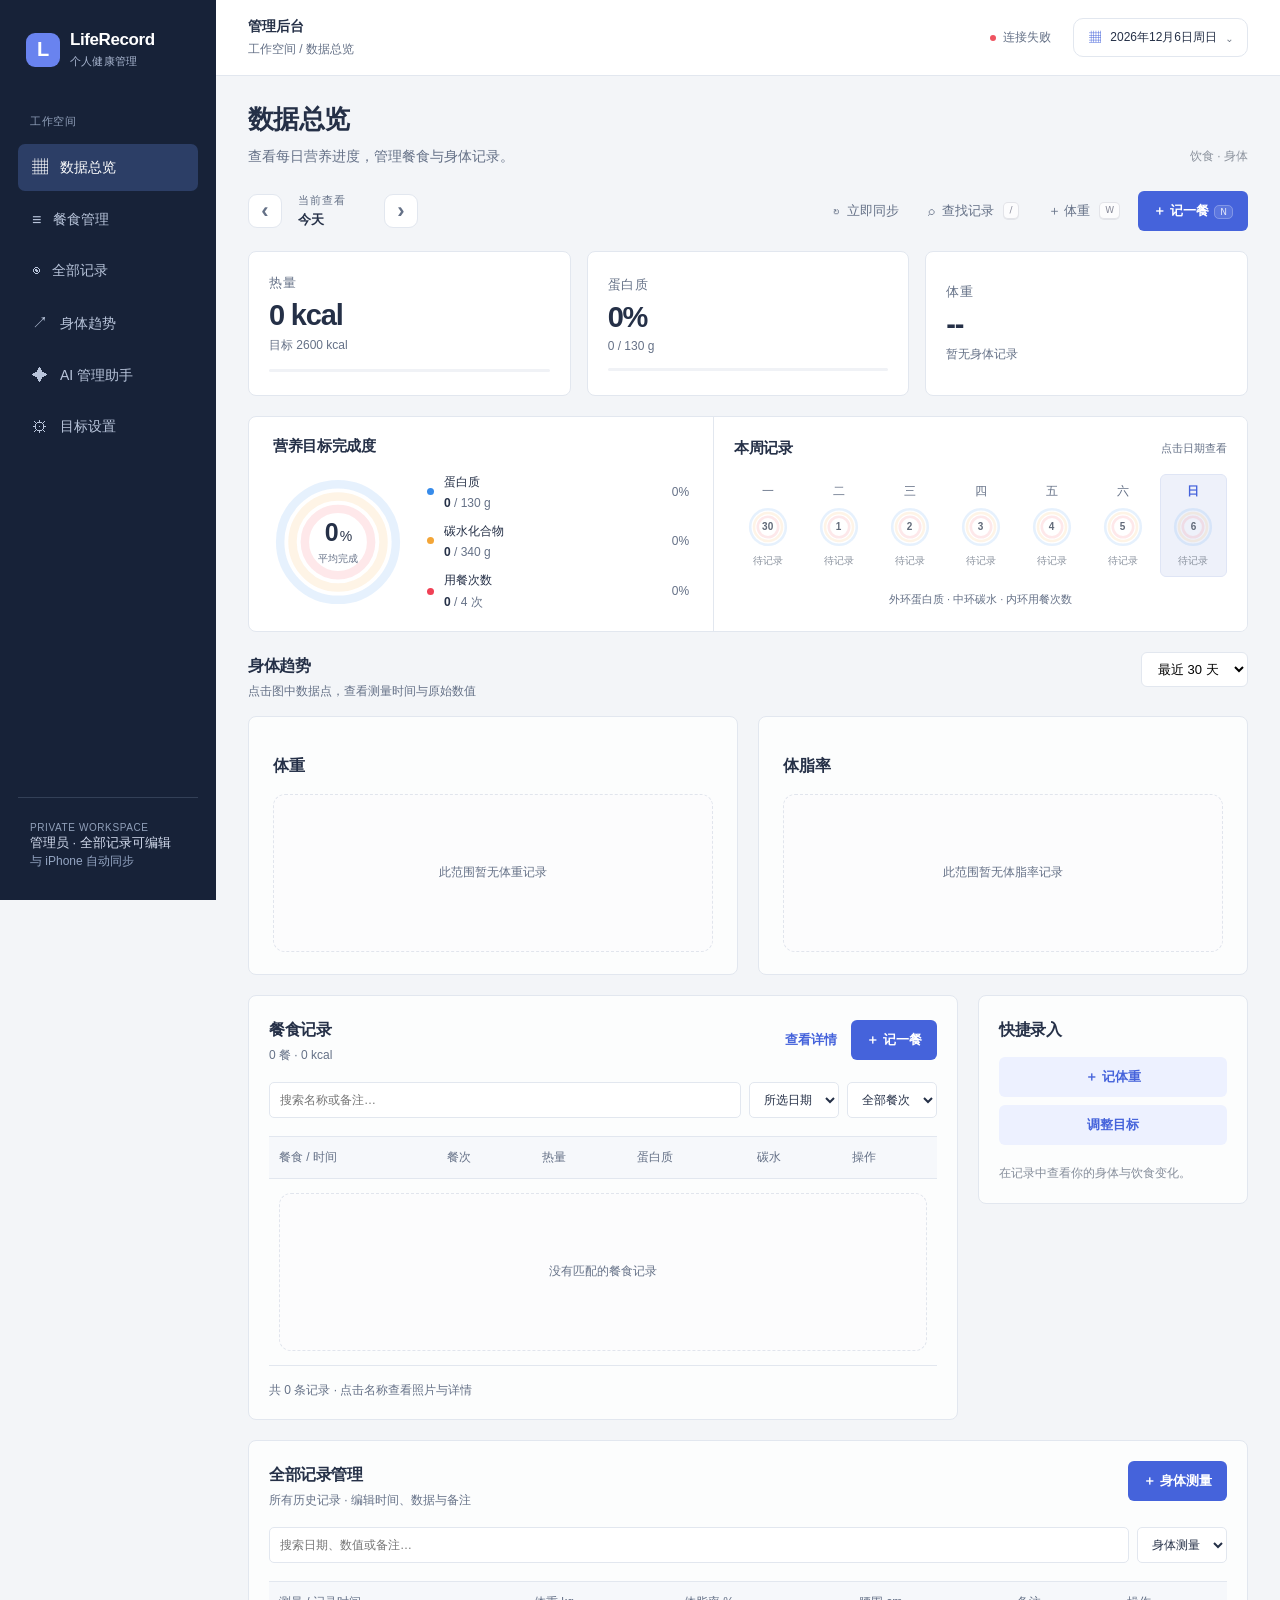
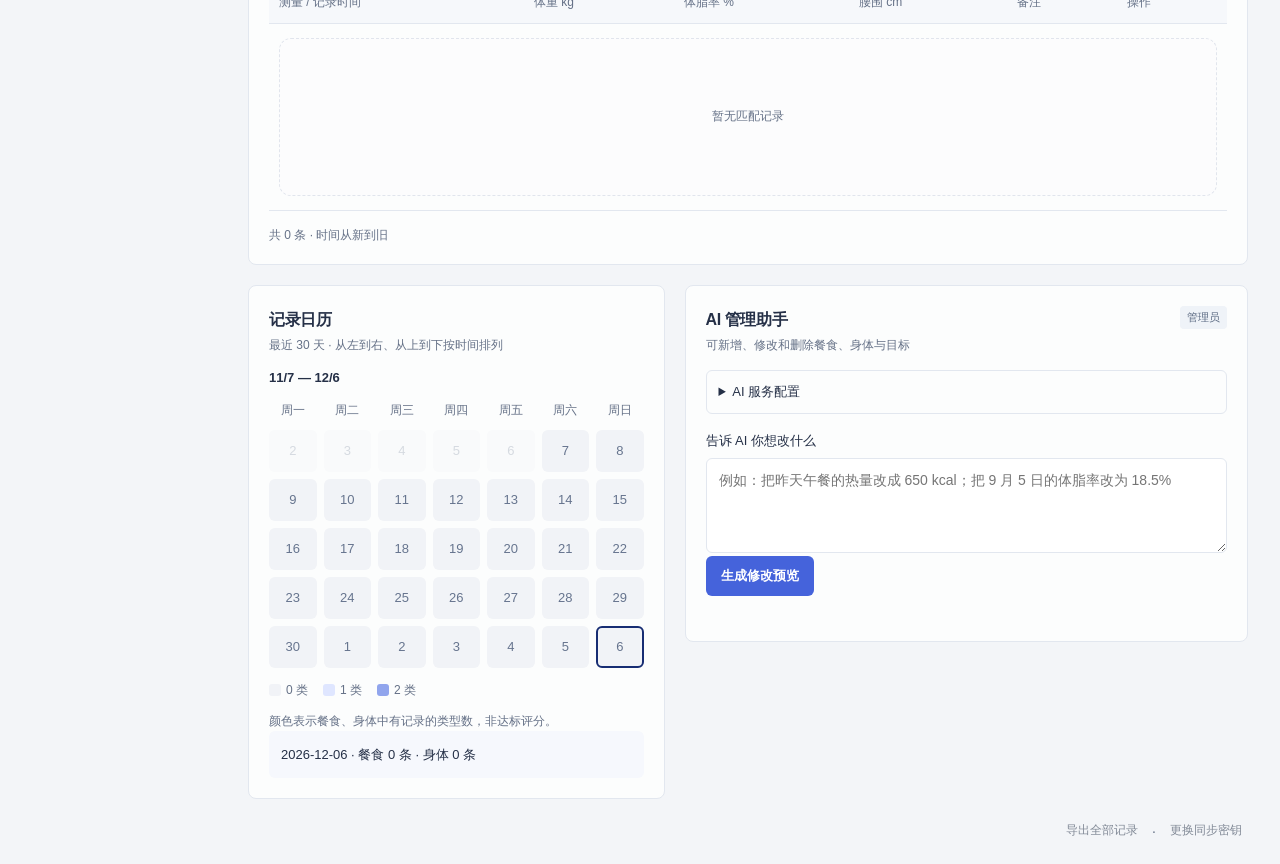
==== Web/index.html @ 4d9e9fd1 "优化键盘显示，增加训练部位分类功能，剔除饮水相关内容" ====
<!doctype html>
<html lang="zh-CN">
<head>
  <meta charset="utf-8">
  <meta name="viewport" content="width=device-width, initial-scale=1">
  <meta name="theme-color" content="#f6f7f9">
  <meta name="description" content="LifeRecord 与 iPhone 双向同步的饮食、营养与身体记录页面。">
  <title>LifeRecord · 今日记录</title>
  <link rel="stylesheet" href="styles.css?v=20260906-3">
</head>
<body>
  <div class="ambient ambient-a"></div>
  <div class="ambient ambient-b"></div>
  <aside class="sidebar" aria-label="主导航">
    <a class="brand" href="./"><span class="brand-mark">L</span><span><strong>LifeRecord</strong><small>个人健康管理</small></span></a>
    <span class="nav-label">工作空间</span>
    <a class="nav-item active" href="#dashboard">▦ <span>数据总览</span></a>
    <a class="nav-item" href="#records">≡ <span>餐食管理</span></a>
    <a class="nav-item" href="#adminRecords">◉ <span>全部记录</span></a>
    <a class="nav-item" href="#bodyTrends">↗ <span>身体趋势</span></a>
    <a class="nav-item" href="#aiWorkspace">✦ <span>AI 管理助手</span></a>
    <button class="nav-item" id="sidebarGoals">⚙ <span>目标设置</span></button>
    <div class="sidebar-bottom"><span class="nav-label">PRIVATE WORKSPACE</span><p>管理员 · 全部记录可编辑</p><small>与 iPhone 自动同步</small></div>
  </aside>
  <main class="app-shell" id="dashboard">
    <header class="topbar">
      <a class="brand" href="./" aria-label="LifeRecord 首页">
        <span class="brand-mark">L</span>
        <span><strong>管理后台</strong><small>工作空间 / 数据总览</small></span>
      </a>
      <div class="top-actions">
        <span class="sync-pill" id="syncStatus"><i></i>正在连接</span>
        <button class="date-button" id="dateButton" type="button" aria-haspopup="dialog">
          <span class="date-icon" aria-hidden="true">▦</span>
          <span id="dateLabel"></span>
          <span aria-hidden="true">⌄</span>
        </button>
      </div>
    </header>

    <section class="page-intro"><div><span class="eyebrow">OVERVIEW</span><h1>数据总览</h1><p>查看每日营养进度，管理餐食与身体记录。</p></div><span class="intro-note">饮食 · 身体</span></section>

    <section class="desktop-toolbar" aria-label="桌面快捷操作">
      <div class="date-navigator">
        <button class="toolbar-icon" id="previousDayButton" type="button" aria-label="前一天">‹</button>
        <button class="toolbar-date" id="todayButton" type="button">
          <span>当前查看</span><strong id="toolbarDateLabel">今天</strong>
        </button>
        <button class="toolbar-icon" id="nextDayButton" type="button" aria-label="后一天">›</button>
      </div>
      <div class="toolbar-actions">
        <button class="toolbar-button" id="syncButton" type="button"><span aria-hidden="true">↻</span>立即同步</button>
        <button class="toolbar-button" id="searchMealButton" type="button"><span aria-hidden="true">⌕</span>查找记录 <kbd>/</kbd></button>
        <button class="toolbar-button" id="quickWeightButton" type="button">＋ 体重 <kbd>W</kbd></button>
        <button class="primary-button" id="quickMealButton" type="button">＋ 记一餐 <kbd>N</kbd></button>
      </div>
    </section>

    <section class="balance-card" aria-label="营养与本周记录">
      <div class="balance-main">
        <div class="balance-heading"><span class="eyebrow">每日营养</span><h2>营养目标完成度</h2><p>蛋白质、碳水与用餐次数</p></div>
        <div class="balance-visual"><div id="dailyRings" class="daily-rings"></div><div class="nutrition-legend" id="nutritionLegend"></div></div>
      </div>
      <div class="week-panel"><div class="week-heading"><h2>本周记录</h2><span>点击日期查看</span></div><section class="week-rings" id="weekRings" aria-label="本周每日营养进度"></section><p class="week-note">外环蛋白质 · 中环碳水 · 内环用餐次数</p></div>
    </section>

    <section class="overview-grid" aria-label="所选日期概览">
      <button class="overview-item calories-overview" type="button" data-open-detail="calories"><span>热量</span><strong id="overviewCalories">0</strong><small id="overviewCaloriesDetail">目标 2600 kcal</small><i><b id="overviewCaloriesBar"></b></i><em>查看来源 →</em></button>
      <button class="overview-item" type="button" data-open-detail="protein"><span>蛋白质</span><strong id="overviewProtein">0%</strong><small id="overviewProteinDetail">0 / 130 g</small><i><b id="overviewProteinBar"></b></i><em>查看来源 →</em></button>
      <button class="overview-item weight-overview" type="button" data-open-detail="weight"><span>体重</span><strong id="overviewWeight">--</strong><small id="overviewWeightDetail">暂无身体记录</small><em>查看来源 →</em></button>
    </section>

    <section class="trends-section" id="bodyTrends">
      <div class="section-heading"><div><h2>身体趋势</h2><p class="section-subtitle">点击图中数据点，查看测量时间与原始数值</p></div><select id="trendRange" aria-label="趋势范围"><option value="30">最近 30 天</option><option value="7">最近 7 天</option><option value="all">全部记录</option></select></div>
      <div class="trend-grid"><article class="card trend-card" id="webWeightChart"></article><article class="card trend-card" id="webFatChart"></article></div>
    </section>
    <section class="home-grid">
      <article class="card meal-card" id="records">
        <div class="section-heading compact">
          <div><span class="eyebrow">饮食记录</span><h2 id="mealTitle">今天吃了什么</h2><p class="section-subtitle" id="mealSummary">0 餐</p></div>
          <div class="heading-actions"><button class="text-button" id="showMealsButton" type="button">查看详情</button><button class="primary-button" id="addMealButton" type="button">＋ 记一餐</button></div>
        </div>
        <div class="record-filters"><label><span class="sr-only">搜索餐食</span><input id="mealSearch" type="search" placeholder="搜索名称或备注…"></label><select id="mealScope" aria-label="日期范围"><option value="day">所选日期</option><option value="all">全部历史</option></select><select id="mealKindFilter" aria-label="筛选餐次"><option value="">全部餐次</option><option>早餐</option><option>午餐</option><option>晚餐</option><option>加餐</option></select></div>
        <div class="table-scroll"><table class="meal-table"><thead><tr><th>餐食 / 时间</th><th>餐次</th><th>热量</th><th>蛋白质</th><th>碳水</th><th>操作</th></tr></thead><tbody id="mealPreview"></tbody></table></div><p class="table-summary" id="tableSummary"></p>
      </article>

      <aside class="card quick-card">
        <div class="section-heading compact"><div><span class="eyebrow">快捷记录</span><h2>快捷录入</h2></div></div>
        <div class="quick-actions-grid"><button class="secondary-button" id="addWeightButton" type="button">＋ 记体重</button><button class="secondary-button" id="editGoalsButton" type="button">调整目标</button></div>
        <p class="privacy-note">在记录中查看你的身体与饮食变化。</p>
      </aside>
    </section>

    <section class="admin-section card" id="adminRecords">
      <div class="section-heading"><div><h2>全部记录管理</h2><p class="section-subtitle">所有历史记录 · 编辑时间、数据与备注</p></div><div class="heading-actions"><button class="primary-button" id="newBodyRecord">＋ 身体测量</button></div></div>
      <div class="record-filters"><label><span class="sr-only">搜索记录</span><input type="search" id="adminSearch" placeholder="搜索日期、数值或备注…"></label><select id="adminRecordType" aria-label="记录类型"><option value="body">身体测量</option></select></div>
      <div class="table-scroll"><table class="meal-table"><thead id="adminHead"></thead><tbody id="adminRows"></tbody></table></div><p id="adminCount" class="table-summary"></p>
    </section>
    <section class="workspace-grid">
      <article class="card" id="recordCalendarPanel"><h2>记录日历</h2><p class="section-subtitle">最近 30 天 · 从左到右、从上到下按时间排列</p><div id="recordCalendar"></div><p id="recordDayDetail" class="selection-detail" aria-live="polite"></p></article>
      <article class="card ai-workspace" id="aiWorkspace">
        <div class="section-heading"><div><h2>AI 管理助手</h2><p class="section-subtitle">可新增、修改和删除餐食、身体与目标</p></div><span class="kind-badge">管理员</span></div>
        <form id="aiForm">
          <details class="ai-config"><summary>AI 服务配置</summary><div class="form-grid"><label>服务商<select id="aiProvider"><option value="deepseek">DeepSeek</option><option value="glm">智谱 GLM</option><option value="dots">Dots</option></select></label><label>模型<input id="aiModel" placeholder="填写模型名称"></label></div><label>API Key<input id="aiKey" type="password" autocomplete="off" placeholder="仅本次页面使用；已配置服务器密钥可留空"></label><p class="upload-hint">将记录与要求发送给所选 AI 服务。密钥不写入浏览器存储。</p></details>
          <label>告诉 AI 你想改什么<textarea id="aiInstruction" required rows="3" maxlength="8000" placeholder="例如：把昨天午餐的热量改成 650 kcal；把 9 月 5 日的体脂率改为 18.5%"></textarea></label>
          <button class="primary-button" id="aiGenerate" type="submit">生成修改预览</button>
          <p id="aiStatus" class="form-error" role="status"></p>
        </form>
        <div id="aiPlan" aria-live="polite"></div><button id="aiApply" class="primary-button" hidden>应用这些修改</button>
      </article>
    </section>
    <footer class="page-footer"><button class="text-button" id="exportButton" type="button">导出全部记录</button><span>·</span><button class="text-button" id="changeKeyButton" type="button">更换同步密钥</button></footer>
  </main>

  <dialog id="authDialog" class="modal auth-modal">
    <form id="authForm" class="modal-sheet">
      <div class="auth-mark">L</div><span class="eyebrow">PRIVATE SYNC</span><h2>连接你的 LifeRecord</h2>
      <p class="auth-copy">输入与 iPhone App“设置 → App 与浏览器同步”中相同的同步密钥。</p>
      <label>同步密钥<input name="token" type="password" autocomplete="current-password" required placeholder="粘贴私有同步密钥"></label>
      <p class="form-error" id="authError"></p>
      <button class="primary-button submit-button" type="submit">安全连接</button>
    </form>
  </dialog>

  <dialog id="calendarDialog" class="modal calendar-modal">
    <form method="dialog" class="modal-sheet">
      <div class="modal-top"><div><span class="eyebrow">浏览记录</span><h2>选择日期</h2></div><button class="icon-button" value="cancel" aria-label="关闭">×</button></div>
      <div class="calendar-header"><button id="prevMonth" type="button" aria-label="上个月">‹</button><strong id="monthLabel"></strong><button id="nextMonth" type="button" aria-label="下个月">›</button></div>
      <div class="calendar-grid weekdays"><span>一</span><span>二</span><span>三</span><span>四</span><span>五</span><span>六</span><span>日</span></div>
      <div class="calendar-grid" id="calendarGrid"></div>
      <p class="calendar-hint"><i class="record-dot"></i>绿点表示当天已有记录</p>
    </form>
  </dialog>

  <dialog id="mealDialog" class="modal">
    <form id="mealForm" class="modal-sheet">
      <div class="modal-top"><div><span class="eyebrow" id="mealFormEyebrow">新增记录</span><h2 id="mealFormTitle">记一餐</h2></div><button class="icon-button" id="closeMeal" type="button" aria-label="关闭">×</button></div>
      <label>记录时间<input name="date" type="datetime-local" required></label>
      <label>餐次<select name="kind"><option>早餐</option><option>午餐</option><option>晚餐</option><option>加餐</option></select></label>
      <label>餐食名称<input name="name" required placeholder="例如：鸡胸肉拌饭"></label>
      <div class="form-grid">
        <label>热量 kcal<input name="calories" required type="number" min="0" step="any" value="500"></label>
        <label>蛋白质 g<input name="protein" required type="number" min="0" step="any" value="30"></label>
        <label>碳水 g<input name="carbs" required type="number" min="0" step="any" value="60"></label>
        <label>脂肪 g<input name="fat" required type="number" min="0" step="any" value="15"></label>
      </div>
      <label>膳食纤维 g<input name="fiber" type="number" min="0" step="any" value="0"></label><label>备注<input name="note" placeholder="份量、烹饪方式或修改说明"></label>
      <label>来源<select name="source"><option>手动</option><option>AI 估算</option></select></label><div id="editablePhotos"></div>
      <label>追加餐食照片（合计最多 6 张）<input name="photos" type="file" accept="image/jpeg,image/png,image/webp" multiple></label>
      <p class="upload-hint">照片会加密传输并保存在你的私有服务器，浏览器只在查看历史记录时加载。</p>
      <p class="form-error" id="mealEditError" role="status"></p><button class="primary-button submit-button" type="submit">保存记录</button>
    </form>
  </dialog>

  <dialog id="weightDialog" class="modal">
    <form id="weightForm" class="modal-sheet">
      <div class="modal-top"><div><span class="eyebrow">身体记录</span><h2 id="weightFormTitle">记录身体数据</h2></div><button class="icon-button" id="closeWeight" type="button" aria-label="关闭">×</button></div>
      <label>体重 kg<input name="weight" required type="number" min="20" max="400" step="0.1" placeholder="64.0"></label>
      <label>记录时间<input name="date" type="datetime-local" required></label>
      <label class="large-metric-field">体脂率 %（可选）<input name="bodyFat" type="number" min="1" max="80" step="0.1"></label>
      <label>腰围 cm（可选）<input name="waist" type="number" min="20" max="300" step="0.1"></label>
      <label>备注<input name="note" placeholder="例如：晨起空腹"></label>
      <button class="primary-button submit-button" type="submit">保存身体数据</button>
    </form>
  </dialog>

  <dialog id="goalsDialog" class="modal">
    <form id="goalsForm" class="modal-sheet">
      <div class="modal-top"><div><span class="eyebrow">个人计划</span><h2>个人档案与目标</h2></div><button class="icon-button" id="closeGoals" type="button" aria-label="关闭">×</button></div>
      <div class="form-grid">
        <label>称呼<input name="displayName"></label><label>健身目标<select name="fitnessGoal"><option>增肌</option><option>减脂</option><option>维持</option></select></label>
        <label>身高 cm<input name="height" type="number" min="50" max="300" step="0.1" required></label><label>起始体重 kg<input name="baselineWeight" type="number" min="20" max="400" step="0.1" required></label><label>每周体重变化目标 kg<input name="weeklyWeightTarget" type="number" min="-5" max="5" step="0.05" required></label>
        <label>热量 kcal<input name="calorieGoal" required type="number" min="500" max="10000"></label>
        <label>蛋白质 g<input name="proteinGoal" required type="number" min="1" max="600"></label>
        <label>碳水 g<input name="carbsGoal" required type="number" min="1" max="1200"></label>
        <label>脂肪 g<input name="fatGoal" required type="number" min="1" max="500"></label>
        <label>目标体重 kg<input name="targetWeight" required type="number" min="20" max="400" step="0.1"></label>
      </div>
      <button class="primary-button submit-button" type="submit">保存并同步</button>
    </form>
  </dialog>

  <dialog id="detailDialog" class="modal detail-modal">
    <div class="modal-sheet">
      <div class="modal-top"><div><span class="eyebrow" id="detailEyebrow">数据明细</span><h2 id="detailTitle">详情</h2><p class="detail-subtitle" id="detailSubtitle"></p></div><button class="icon-button" id="closeDetail" type="button" aria-label="关闭">×</button></div>
      <div class="detail-content" id="detailContent"></div>
    </div>
  </dialog>
  <div class="toast" id="toast" role="status" aria-live="polite"></div>
  <script src="app.js?v=20260906-3"></script>
  <script src="admin.js?v=20260906-3"></script>
</body>
</html>
---- Web/styles.css ----
:root {
  color-scheme: light;
  --bg: #f5f5fb;
  --card: rgba(255, 255, 255, .78);
  --text: #171821;
  --muted: #707282;
  --line: rgba(40, 40, 70, .09);
  --accent: #5c52f0;
  --accent-soft: #eeecff;
  --meals: #f04055;
  --carbs: #f3a537;
  --protein: #378bea;
  --fat: #df5dac;
  --recorded: #28ad5e;
  --shadow: 0 22px 70px rgba(37, 36, 77, .10);
  font-family: Inter, ui-rounded, "SF Pro Rounded", "PingFang SC", system-ui, sans-serif;
}

* { box-sizing: border-box; }
body { margin: 0; min-height: 100vh; color: var(--text); background: var(--bg); }
button, input, select { font: inherit; }
button { cursor: pointer; }
button, a, input, select { -webkit-tap-highlight-color: transparent; }
button:focus-visible, a:focus-visible, input:focus-visible, select:focus-visible { outline: 3px solid rgba(92,82,240,.22); outline-offset: 2px; }
button:active { transform: scale(.975); transition-duration: 80ms !important; }
.ambient { position: fixed; border-radius: 999px; filter: blur(1px); pointer-events: none; z-index: -1; }
.ambient-a { width: 38vw; height: 38vw; right: -9vw; top: -16vw; background: radial-gradient(circle, rgba(108, 88, 255, .24), transparent 68%); }
.ambient-b { width: 42vw; height: 42vw; left: -16vw; bottom: -24vw; background: radial-gradient(circle, rgba(32, 185, 219, .15), transparent 68%); }
.app-shell { width: min(1400px, calc(100% - 48px)); margin: 0 auto; padding: 24px 0 64px; }
.topbar { display: flex; justify-content: space-between; align-items: center; margin-bottom: 28px; }
.top-actions { display: flex; align-items: center; gap: 10px; }
.sync-pill { display: inline-flex; align-items: center; gap: 7px; color: var(--muted); font-size: 11px; font-weight: 700; }
.sync-pill i { width: 7px; height: 7px; border-radius: 50%; background: #efad34; box-shadow: 0 0 8px rgba(239,173,52,.45); }
.sync-pill.synced i { background: var(--recorded); box-shadow: 0 0 8px rgba(40,173,94,.45); }
.sync-pill.error i { background: #ef5360; }
.brand { display: flex; gap: 11px; color: inherit; text-decoration: none; align-items: center; }
.brand-mark { display: grid; place-items: center; width: 43px; height: 43px; border-radius: 14px; color: white; font-size: 22px; font-weight: 800; background: linear-gradient(145deg, #8277ff, #4e45dd); box-shadow: 0 10px 22px rgba(92, 82, 240, .25); }
.brand strong, .brand small { display: block; }
.brand strong { font-size: 17px; }
.brand small { margin-top: 1px; color: var(--muted); font-size: 11px; letter-spacing: .12em; }
.date-button { display: flex; align-items: center; gap: 9px; border: 1px solid var(--line); border-radius: 999px; padding: 10px 15px; color: var(--text); background: rgba(255,255,255,.7); box-shadow: 0 8px 26px rgba(45,45,80,.05); }
.date-icon { color: var(--accent); }
.desktop-toolbar { display: flex; align-items: center; justify-content: space-between; gap: 18px; margin-bottom: 14px; padding: 9px 10px; border: 1px solid rgba(255,255,255,.86); border-radius: 21px; background: rgba(255,255,255,.64); box-shadow: 0 12px 36px rgba(37,36,77,.06); backdrop-filter: blur(24px) saturate(160%); }
.date-navigator, .toolbar-actions { display: flex; align-items: center; gap: 7px; }
.toolbar-icon { display: grid; place-items: center; width: 34px; height: 34px; border: 0; border-radius: 11px; color: var(--accent); background: var(--accent-soft); font-size: 22px; font-weight: 700; }
.toolbar-date { min-width: 118px; border: 0; padding: 2px 9px; color: var(--text); background: transparent; text-align: left; }
.toolbar-date span, .toolbar-date strong { display: block; }
.toolbar-date span { margin-bottom: 1px; color: var(--muted); font-size: 9px; font-weight: 700; letter-spacing: .08em; }
.toolbar-date strong { font-size: 12px; }
.toolbar-button { display: inline-flex; align-items: center; gap: 7px; border: 0; border-radius: 12px; padding: 9px 11px; color: var(--muted); background: rgba(244,244,250,.9); font-size: 12px; font-weight: 700; }
.toolbar-button:hover { color: var(--accent); background: var(--accent-soft); }
kbd { margin-left: 2px; border: 1px solid rgba(55,55,80,.12); border-radius: 5px; padding: 1px 5px; color: #888a99; background: rgba(255,255,255,.72); box-shadow: 0 1px 0 rgba(35,35,55,.08); font: 9px/1.45 system-ui, sans-serif; }
.primary-button kbd { color: rgba(255,255,255,.82); border-color: rgba(255,255,255,.24); background: rgba(255,255,255,.12); box-shadow: none; }
.week-rings { display: grid; grid-template-columns: repeat(7, 1fr); gap: 5px; margin-bottom: 18px; padding: 12px 16px; border: 1px solid rgba(255,255,255,.85); border-radius: 24px; background: var(--card); box-shadow: 0 14px 42px rgba(37,36,77,.07); backdrop-filter: blur(22px); }
.week-day { display: grid; justify-items: center; gap: 6px; min-width: 0; border: 0; border-radius: 16px; padding: 5px 2px 7px; color: var(--muted); background: transparent; }
.week-day:hover { background: rgba(92,82,240,.07); }
.week-day > span { display: grid; place-items: center; width: 25px; height: 25px; border-radius: 50%; font-size: 11px; font-weight: 800; }
.week-day.selected > span { color: #fff; background: var(--meals); box-shadow: 0 5px 12px rgba(240,64,85,.3); }
.mini-rings { position: relative; width: 48px; height: 48px; opacity: .38; transition: opacity .25s ease, transform .25s cubic-bezier(.2,.8,.2,1); }
.week-day.recorded .mini-rings, .week-day.selected .mini-rings { opacity: 1; }
.week-day:active .mini-rings { transform: scale(.94); }
.mini-ring { position: absolute; border-radius: 50%; background: conic-gradient(from -90deg, color-mix(in srgb, var(--color) 72%, #202035) 0, var(--color) calc(var(--progress, 0) * .74turn), color-mix(in srgb, var(--color) 72%, white) calc(var(--progress, 0) * 1turn), color-mix(in srgb, var(--color) 13%, transparent) 0); mask: radial-gradient(farthest-side, transparent calc(100% - 5px), #000 calc(100% - 4.5px)); filter: drop-shadow(1px 1.5px 1.5px rgba(20,20,35,.18)); }
.mini-protein { inset: 0; --color: var(--protein); }
.mini-carbs { inset: 5px; --color: var(--carbs); }
.mini-meals { inset: 10px; --color: var(--meals); }
.mini-day-number { position: absolute; inset: 0; display: grid; place-items: center; color: var(--muted); font-size: 8px; font-weight: 850; font-variant-numeric: tabular-nums; }
.overview-grid { display: grid; grid-template-columns: repeat(3, minmax(0, 1fr)); gap: 12px; margin-bottom: 18px; }
.overview-item { position: relative; overflow: hidden; min-height: 112px; padding: 17px 18px 15px; border: 1px solid rgba(255,255,255,.88); border-radius: 22px; background: rgba(255,255,255,.68); box-shadow: 0 14px 40px rgba(37,36,77,.065); backdrop-filter: blur(20px); }
.overview-item { color: var(--text); text-align: left; transition: transform .18s ease, box-shadow .18s ease, border-color .18s ease; }
.overview-item:hover { transform: translateY(-2px); border-color: rgba(92,82,240,.18); box-shadow: 0 18px 46px rgba(37,36,77,.10); }
.overview-item::after { content: ""; position: absolute; width: 90px; height: 90px; right: -42px; top: -46px; border-radius: 50%; background: rgba(92,82,240,.09); }
.overview-item > span, .overview-item > strong, .overview-item > small { display: block; }
.overview-item > span { color: var(--muted); font-size: 10px; font-weight: 750; letter-spacing: .04em; }
.overview-item > strong { margin-top: 7px; font-size: 23px; line-height: 1; letter-spacing: -.04em; font-variant-numeric: tabular-nums; }
.overview-item > small { margin-top: 6px; color: var(--muted); font-size: 10px; font-variant-numeric: tabular-nums; }
.overview-item > i { display: block; height: 4px; margin-top: 10px; overflow: hidden; border-radius: 999px; background: rgba(92,82,240,.09); }
.overview-item > i b { display: block; width: 0; height: 100%; border-radius: inherit; background: var(--accent); transition: width .4s ease; }
.overview-item > em { position: absolute; right: 14px; bottom: 10px; color: var(--accent); font-size: 9px; font-style: normal; font-weight: 750; opacity: 0; transform: translateX(-3px); transition: .18s ease; }
.overview-item:hover > em, .overview-item:focus-visible > em { opacity: 1; transform: translateX(0); }
.overview-item:nth-child(2) > i b { background: var(--protein); }
.calories-overview::after { background: rgba(251,113,79,.10); }
.weight-overview::after { background: rgba(40,173,94,.10); }
.hero-grid, .content-grid { display: grid; grid-template-columns: minmax(0, 1.75fr) minmax(300px, .75fr); gap: 18px; }
.content-grid { margin-top: 18px; align-items: start; }
.home-grid { display: grid; grid-template-columns: minmax(0, 1.65fr) minmax(310px, .75fr); gap: 18px; align-items: start; }
.card { border: 1px solid rgba(255,255,255,.85); border-radius: 28px; padding: 25px; background: var(--card); box-shadow: var(--shadow); backdrop-filter: blur(22px); }
.section-heading { display: flex; align-items: start; justify-content: space-between; gap: 20px; }
.section-heading.compact { align-items: center; }
.eyebrow { display: block; color: var(--accent); font-size: 11px; font-weight: 800; letter-spacing: .14em; text-transform: uppercase; }
h1, h2, p { margin: 0; }
h1 { margin-top: 5px; font-size: clamp(23px, 3vw, 34px); letter-spacing: -.04em; }
h2 { margin-top: 4px; font-size: 21px; letter-spacing: -.025em; }
.goal-chip { white-space: nowrap; padding: 7px 11px; border-radius: 999px; color: var(--accent); background: var(--accent-soft); font-size: 12px; font-weight: 700; }
.activity-content { display: flex; align-items: center; gap: clamp(30px, 6vw, 66px); margin: 24px 0 12px; padding-left: 16px; }
.rings { position: relative; flex: 0 0 158px; height: 158px; }
.ring { position: absolute; border-radius: 50%; background: conic-gradient(from -90deg, color-mix(in srgb, var(--color) 70%, #22223a) 0, var(--color) calc(var(--progress, 0) * .74turn), color-mix(in srgb, var(--color) 70%, white) calc(var(--progress, 0) * 1turn), color-mix(in srgb, var(--color) 13%, transparent) 0); transition: background .45s ease; mask: radial-gradient(farthest-side, transparent calc(100% - 18px), #000 calc(100% - 17.5px)); filter: drop-shadow(2px 3px 2.5px rgba(20,20,40,.2)) drop-shadow(0 0 4px color-mix(in srgb, var(--color) 24%, transparent)); }
.ring-protein { inset: 0; --color: var(--protein); }
.ring-carbs { inset: 18px; --color: var(--carbs); }
.ring-meals { inset: 36px; --color: var(--meals); }
.ring-center { position: absolute; inset: 0; display: grid; place-content: center; text-align: center; }
.ring-center strong { font-size: 28px; line-height: 1; }
.ring-center span { margin-top: 3px; color: var(--muted); font-size: 12px; }
.ring-legend { display: grid; gap: 17px; }
.ring-legend > div { display: flex; align-items: center; gap: 10px; }
.ring-legend span { font-size: 13px; font-weight: 700; }
.ring-legend small { display: block; margin-top: 3px; color: var(--muted); font-size: 11px; font-weight: 500; font-variant-numeric: tabular-nums; }
.dot { display: inline-block; width: 9px; height: 9px; border-radius: 50%; background: currentColor; box-shadow: 0 0 9px currentColor; }
.calorie-line { display: flex; align-items: center; gap: 8px; color: var(--muted); font-size: 13px; }
.flame { color: #fb714f; }
.primary-button { border: 0; border-radius: 14px; padding: 11px 15px; color: white; background: var(--accent); font-size: 13px; font-weight: 750; box-shadow: 0 10px 22px rgba(92,82,240,.2); }
.secondary-button { border: 0; border-radius: 14px; padding: 11px 15px; color: var(--accent); background: var(--accent-soft); font-size: 13px; font-weight: 750; }
.text-button { border: 0; color: var(--accent); background: transparent; font-size: 13px; font-weight: 750; }
.heading-actions { display: flex; align-items: center; gap: 8px; }
.section-subtitle { margin-top: 6px; color: var(--muted); font-size: 12px; }
.meal-tools { display: grid; grid-template-columns: minmax(180px, 1fr) 115px 115px auto; align-items: center; gap: 8px; margin-top: 18px; }
.meal-tools select, .search-field { min-height: 38px; border: 1px solid var(--line); border-radius: 12px; color: var(--muted); background: rgba(248,248,253,.78); font-size: 11px; font-weight: 650; }
.meal-tools select { padding: 0 9px; outline: none; }
.search-field { display: flex; align-items: center; gap: 7px; padding: 0 11px; }
.search-field > span { color: var(--accent); font-size: 16px; }
.search-field input { width: 100%; min-width: 0; border: 0; outline: 0; color: var(--text); background: transparent; font-size: 12px; }
.search-field input::placeholder { color: #9697a5; }
.result-count { min-width: 38px; color: var(--muted); font-size: 10px; text-align: right; font-variant-numeric: tabular-nums; }
.meal-list { display: grid; gap: 9px; margin-top: 13px; }
.meal-item { display: grid; width: 100%; grid-template-columns: 48px 1fr auto; align-items: center; gap: 12px; padding: 13px; border: 1px solid var(--line); border-radius: 18px; color: var(--text); background: rgba(248,248,253,.7); text-align: left; }
.meal-item:hover { border-color: rgba(92,82,240,.16); background: rgba(250,250,255,.95); box-shadow: 0 10px 26px rgba(37,36,77,.05); }
.meal-symbol { display: grid; place-items: center; width: 42px; height: 42px; border-radius: 14px; background: var(--accent-soft); }
.meal-photo { position: relative; width: 48px; height: 48px; overflow: hidden; border: 0; border-radius: 14px; padding: 0; background: var(--accent-soft); box-shadow: 0 6px 14px rgba(32,32,55,.12); }
.meal-photo img { width: 100%; height: 100%; object-fit: cover; display: block; }
.meal-photo em { position: absolute; right: 3px; bottom: 3px; min-width: 17px; padding: 2px 4px; border-radius: 999px; color: #fff; background: rgba(20,20,28,.7); font-size: 9px; font-style: normal; font-weight: 800; }
.meal-copy strong, .meal-copy small { display: block; }
.meal-copy strong { font-size: 14px; }
.meal-copy small { margin-top: 4px; color: var(--muted); font-size: 11px; }
.meal-kcal { text-align: right; }
.meal-kcal strong, .meal-kcal span { display: block; }
.meal-kcal strong { font-size: 14px; font-variant-numeric: tabular-nums; }
.meal-kcal span { color: var(--muted); font-size: 10px; }
.meal-preview .meal-item:nth-child(n+5) { display: none; }
.quick-card { overflow: hidden; }
.quick-detail { display: grid; grid-template-columns: auto 1fr auto; align-items: center; gap: 12px; width: 100%; margin-top: 20px; border: 0; border-radius: 19px; padding: 15px; color: #fff; text-align: left; background: linear-gradient(145deg, #25b8d5, #247fd3); box-shadow: 0 14px 30px rgba(36,140,203,.20); }
.quick-icon { display: grid; place-items: center; width: 38px; height: 38px; border-radius: 12px; background: rgba(255,255,255,.16); }
.quick-detail small, .quick-detail strong { display: block; }
.quick-detail small { color: rgba(255,255,255,.72); font-size: 10px; font-weight: 700; }
.quick-detail strong { margin-top: 2px; font-size: 17px; }
.quick-detail strong b { font-size: 24px; }
.quick-chevron { color: rgba(255,255,255,.76); font-size: 27px; font-weight: 300; }
.quick-actions-grid { display: grid; grid-template-columns: 1fr 1fr; gap: 8px; margin-top: 16px; }
.page-footer { display: flex; justify-content: center; align-items: center; gap: 3px; margin-top: 26px; color: var(--muted); }
.delete-meal { border: 0; padding: 4px; color: #a4a5ae; background: transparent; font-size: 16px; }
.empty { padding: 38px 18px; border: 1px dashed rgba(92,82,240,.2); border-radius: 18px; color: var(--muted); text-align: center; font-size: 13px; }
.summary-list { display: grid; gap: 4px; margin-top: 17px; }
.summary-list > div { display: flex; justify-content: space-between; align-items: center; padding: 13px 0; border-bottom: 1px solid var(--line); }
.summary-list span { display: flex; align-items: center; gap: 9px; color: var(--muted); font-size: 13px; }
.summary-list strong { font-size: 13px; font-variant-numeric: tabular-nums; }
.privacy-note { margin-top: 18px; padding: 12px; border-radius: 14px; color: var(--muted); background: #f4f4fa; font-size: 11px; line-height: 1.6; }
.health-grid { margin-top: 18px; }
.metric-list { display: grid; gap: 10px; margin-top: 20px; }
.metric-item { display: grid; grid-template-columns: 1fr auto auto; gap: 16px; align-items: center; padding: 13px 4px; border-bottom: 1px solid var(--line); }
.metric-item:last-child { border-bottom: 0; }
.metric-item strong { font-size: 15px; }
.metric-item small { display: block; margin-top: 3px; color: var(--muted); font-size: 11px; }
.metric-value { font-variant-numeric: tabular-nums; font-weight: 800; }
.export-button { width: 100%; margin-top: 17px; border: 1px solid var(--line); border-radius: 13px; padding: 11px; color: var(--muted); background: #f8f8fb; font-size: 12px; font-weight: 700; }
.key-button { width: 100%; margin-top: 8px; border: 0; padding: 8px; color: var(--accent); background: transparent; font-size: 11px; font-weight: 700; }
.auth-modal { width: min(410px, calc(100% - 28px)); }
.auth-modal .modal-sheet { padding: 30px; text-align: center; }
.auth-modal label { text-align: left; }
.auth-mark { display: grid; place-items: center; width: 56px; height: 56px; margin: 0 auto 17px; border-radius: 18px; color: #fff; background: linear-gradient(145deg, #8277ff, #4e45dd); font-size: 28px; font-weight: 850; box-shadow: 0 12px 28px rgba(92,82,240,.25); }
.auth-copy { margin: 12px 0 18px; color: var(--muted); font-size: 12px; line-height: 1.6; }
.form-error { min-height: 17px; margin-top: 8px; color: #d83f4c; font-size: 11px; text-align: left; }
.upload-hint { margin-top: 8px; color: var(--muted); font-size: 11px; line-height: 1.55; }
.modal { width: min(460px, calc(100% - 28px)); border: 0; padding: 0; border-radius: 26px; color: var(--text); background: transparent; box-shadow: 0 28px 100px rgba(20,20,45,.28); }
.modal::backdrop { background: rgba(22,22,35,.35); backdrop-filter: blur(8px); }
.modal-sheet { padding: 24px; background: #fff; }
.modal-top { display: flex; justify-content: space-between; align-items: start; margin-bottom: 20px; }
.icon-button { display: grid; place-items: center; width: 35px; height: 35px; border: 0; border-radius: 50%; color: var(--muted); background: #f1f1f6; font-size: 22px; }
.modal label { display: grid; gap: 7px; margin-top: 14px; color: var(--muted); font-size: 12px; font-weight: 650; }
.modal input, .modal select { width: 100%; border: 1px solid var(--line); border-radius: 12px; padding: 11px 12px; color: var(--text); background: #f8f8fb; outline: none; }
.modal input:focus, .modal select:focus { border-color: rgba(92,82,240,.5); box-shadow: 0 0 0 3px rgba(92,82,240,.09); }
.form-grid { display: grid; grid-template-columns: 1fr 1fr; gap: 0 12px; }
.submit-button { width: 100%; margin-top: 22px; padding: 13px; }
.calendar-header { display: flex; justify-content: space-between; align-items: center; margin: 8px 0 14px; }
.calendar-header button { width: 36px; height: 36px; border: 0; border-radius: 50%; color: var(--accent); background: var(--accent-soft); font-size: 24px; }
.calendar-grid { display: grid; grid-template-columns: repeat(7, 1fr); gap: 5px; }
.weekdays { margin-bottom: 5px; color: var(--muted); text-align: center; font-size: 11px; font-weight: 700; }
.calendar-day { position: relative; min-height: 43px; border: 0; border-radius: 12px; color: var(--text); background: transparent; font-size: 13px; }
.calendar-day:hover { background: #f1f0ff; }
.calendar-day.selected { color: white; background: var(--accent); font-weight: 800; }
.calendar-day.today:not(.selected) { box-shadow: inset 0 0 0 1px rgba(92,82,240,.45); }
.calendar-day.recorded::after { content: ""; position: absolute; left: 50%; bottom: 4px; width: 5px; height: 5px; border-radius: 50%; background: var(--recorded); transform: translateX(-50%); }
.calendar-day.selected.recorded::after { background: #8dffaf; }
.calendar-hint { display: flex; align-items: center; gap: 7px; margin-top: 16px; color: var(--muted); font-size: 11px; }
.record-dot { width: 6px; height: 6px; border-radius: 50%; background: var(--recorded); }
.photo-modal { width: min(760px, calc(100% - 28px)); }
.photo-gallery { display: grid; grid-template-columns: repeat(auto-fit, minmax(210px, 1fr)); gap: 12px; max-height: 72vh; overflow: auto; }
.photo-gallery img { width: 100%; max-height: 520px; border-radius: 18px; object-fit: contain; background: #f2f2f7; box-shadow: 0 10px 30px rgba(25,25,45,.12); }
.detail-modal { width: min(720px, calc(100% - 28px)); }
.detail-modal .modal-sheet { max-height: min(82vh, 820px); overflow-y: auto; }
.detail-subtitle { margin-top: 6px; color: var(--muted); font-size: 12px; }
.detail-content { display: grid; gap: 18px; }
.source-list { display: grid; gap: 8px; }
.source-row { display: grid; width: 100%; grid-template-columns: minmax(0, 1fr) auto; align-items: center; gap: 16px; border: 1px solid var(--line); border-radius: 16px; padding: 14px; color: var(--text); background: #f8f8fc; text-align: left; }
button.source-row:hover { border-color: rgba(92,82,240,.2); background: #f4f3ff; }
.source-row span > strong, .source-row span > small, .source-row > b > small { display: block; }
.source-row span > strong { font-size: 14px; }
.source-row span > small { margin-top: 5px; color: var(--muted); font-size: 10px; line-height: 1.45; }
.source-row > b { text-align: right; font-size: 13px; font-variant-numeric: tabular-nums; }
.source-row > b > small { margin-top: 4px; color: var(--accent); font-size: 9px; }
.calculation-note { border-radius: 15px; padding: 13px 14px; color: #42636d; background: rgba(32,185,219,.10); font-size: 11px; line-height: 1.65; }
.detail-kpis { display: grid; grid-template-columns: repeat(4, 1fr); gap: 8px; }
.detail-kpis > div { border-radius: 15px; padding: 13px 11px; background: #f4f4fa; }
.detail-kpis span, .detail-kpis strong { display: block; }
.detail-kpis span { color: var(--muted); font-size: 10px; }
.detail-kpis strong { margin-top: 5px; font-size: 14px; font-variant-numeric: tabular-nums; }
.detail-note, .detail-photos { border-top: 1px solid var(--line); padding-top: 17px; }
.detail-note h3, .detail-photos h3 { margin: 0 0 10px; font-size: 14px; }
.detail-note h3 small, .detail-photos h3 small { color: var(--muted); font-size: 10px; font-weight: 500; }
.detail-note p { color: var(--muted); font-size: 12px; line-height: 1.65; }
.detail-actions { display: flex; justify-content: flex-end; }
.delete-record { border: 0; border-radius: 10px; padding: 6px 9px; color: #d84350; background: rgba(216,67,80,.08); font-size: 10px; font-weight: 750; }
.toast { position: fixed; left: 50%; bottom: 28px; z-index: 20; padding: 11px 16px; border-radius: 999px; color: white; background: #23232b; font-size: 12px; opacity: 0; transform: translate(-50%, 12px); transition: .2s ease; pointer-events: none; }
.toast.show { opacity: 1; transform: translate(-50%, 0); }

@media (min-width: 1100px) {
  .topbar { position: sticky; top: 12px; z-index: 10; margin: 0 -10px 16px; padding: 9px 10px; border: 1px solid rgba(255,255,255,.76); border-radius: 22px; background: rgba(245,245,251,.72); box-shadow: 0 12px 40px rgba(37,36,77,.05); backdrop-filter: blur(28px) saturate(180%); }
  .activity-card { min-height: 334px; }
  .activity-content { gap: clamp(48px, 7vw, 100px); }
  .rings { flex-basis: 184px; height: 184px; }
  .ring { mask: radial-gradient(farthest-side, transparent calc(100% - 21px), #000 calc(100% - 20.5px)); }
  .ring-carbs { inset: 21px; }
  .ring-meals { inset: 42px; }
  .ring-center strong { font-size: 32px; }
  .meal-card { min-height: 260px; }
}

@media (max-width: 780px) {
  .app-shell { width: min(100% - 24px, 620px); padding-top: 18px; }
  .desktop-toolbar { display: none; }
  .overview-grid { grid-template-columns: 1fr 1fr; gap: 9px; }
  .overview-item { min-height: 101px; padding: 15px; border-radius: 19px; }
  .overview-item > strong { font-size: 20px; }
  .hero-grid, .content-grid, .home-grid { grid-template-columns: 1fr; }
  .topbar { margin-bottom: 18px; }
  .brand small { display: none; }
  .date-button { padding: 9px 12px; font-size: 12px; }
  .card { border-radius: 23px; padding: 20px; }
  .activity-content { justify-content: center; gap: 25px; padding-left: 0; }
  .rings { flex-basis: 142px; height: 142px; }
  .week-rings { overflow-x: auto; padding-inline: 10px; }
  .meal-tools { grid-template-columns: 1fr 1fr; }
  .search-field { grid-column: 1 / -1; }
  .result-count { display: none; }
  .mini-rings { width: 44px; height: 44px; }
  .ring { mask: radial-gradient(farthest-side, transparent calc(100% - 16px), #000 calc(100% - 15.5px)); }
  .ring-carbs { inset: 16px; } .ring-meals { inset: 32px; }
  .detail-kpis { grid-template-columns: 1fr 1fr; }
}

@media (max-width: 450px) {
  .overview-grid { grid-template-columns: 1fr 1fr; }
  .activity-content { align-items: center; gap: 20px; }
  .rings { flex-basis: 128px; height: 128px; }
  .ring { mask: radial-gradient(farthest-side, transparent calc(100% - 14px), #000 calc(100% - 13.5px)); }
  .ring-carbs { inset: 14px; } .ring-meals { inset: 28px; }
  .ring-legend { gap: 12px; }
  .section-heading.compact { align-items: start; }
  .heading-actions { align-items: flex-end; flex-direction: column; }
  .source-row { grid-template-columns: 1fr; }
  .source-row > b { text-align: left; }
  .form-grid { grid-template-columns: 1fr; }
  .sync-pill { display: none; }
}

@media (prefers-reduced-motion: reduce) { * { scroll-behavior: auto !important; transition: none !important; } }
@media (prefers-reduced-transparency: reduce) { .topbar, .desktop-toolbar, .week-rings, .overview-item, .card { background: #fff; backdrop-filter: none; } }
@media (prefers-contrast: more) { .topbar, .desktop-toolbar, .week-rings, .overview-item, .card { border-color: rgba(23,24,33,.35); background: #fff; } }

/* Calm surfaces and a single, readable nutrition focal point. */
.ambient { display: none; }
.app-shell { width: min(1200px, calc(100% - 64px)); padding: 28px 0 36px; }
.topbar { position: static; margin: 0 0 38px; padding: 0 0 22px; border: 0; border-bottom: 1px solid var(--line); border-radius: 0; background: transparent; box-shadow: none; backdrop-filter: none; }
.brand-mark { border-radius: 13px; background: #5367bd; box-shadow: none; }
.brand strong { letter-spacing: -.4px; }
.brand small { font-size: 10px; letter-spacing: .14em; }
.date-button { border-radius: 10px; background: #fff; box-shadow: none; font-size: 12px; }
.sync-pill { font-weight: 500; margin-right: 12px; }
.sync-pill i { box-shadow: none !important; width: 6px; height: 6px; }
.page-intro { display: flex; justify-content: space-between; align-items: end; margin-bottom: 28px; }
.page-intro .eyebrow { font-size: 10px; letter-spacing: .18em; }
.page-intro h1 { font-size: clamp(24px, 3vw, 32px); font-weight: 650; margin: 10px 0; letter-spacing: -.04em; }
.page-intro p { font-size: 13px; color: var(--muted); line-height: 1.7; }
.intro-note { font-size: 11px; color: #8b929d; padding-bottom: 4px; }
.desktop-toolbar { padding: 0; margin-bottom: 20px; border: 0; border-radius: 0; background: none; box-shadow: none; backdrop-filter: none; }
.toolbar-icon { background: #fff; color: var(--muted); border: 1px solid var(--line); border-radius: 9px; }
.toolbar-date { min-width: 88px; }
.toolbar-date span { font-size: 10px; font-weight: 500; }
.toolbar-date strong { margin-top: 3px; font-size: 13px; }
.toolbar-button { background: transparent; font-weight: 500; }
.primary-button, .secondary-button { border-radius: 10px; box-shadow: none; font-weight: 600; }
.primary-button:hover { background: #4458a9; }
.balance-card { border: 1px solid var(--line); border-radius: 22px; background: #fff; margin-bottom: 18px; overflow: hidden; box-shadow: var(--shadow); }
.balance-main { display: grid; grid-template-columns: .85fr 1.15fr; align-items: center; gap: 24px; padding: 32px 42px; }
.balance-heading .eyebrow { color: var(--muted); font-weight: 500; letter-spacing: .08em; }
.balance-heading h2 { font-size: 23px; font-weight: 600; margin-top: 12px; }
.balance-heading p { margin-top: 12px; color: var(--muted); font-size: 12px; line-height: 1.7; }
.balance-visual { display: flex; gap: 34px; align-items: center; }
.daily-rings { position: relative; width: 202px; flex: 0 0 202px; height: 202px; }
.daily-rings svg, .mini-rings svg { display: block; width: 100%; height: 100%; overflow: visible; }
.nutrition-track, .nutrition-progress { fill: none; stroke-width: 13; }
.protein { --ring-color: var(--protein); } .carbs { --ring-color: var(--carbs); } .meals { --ring-color: var(--meals); }
.nutrition-track { stroke: var(--ring-color); opacity: .12; }
.nutrition-progress { stroke: var(--ring-color); stroke-linecap: round; }
.daily-ring-center { position: absolute; inset: 0; display: flex; flex-direction: column; align-items: center; justify-content: center; }
.daily-ring-center strong { font-size: 32px; font-weight: 600; letter-spacing: -1px; font-variant-numeric: tabular-nums; }
.daily-ring-center strong small { font-size: 14px; margin-left: 2px; font-weight: 500; }
.daily-ring-center > span { margin-top: 5px; font-size: 10px; color: var(--muted); }
.nutrition-legend { flex: 1; display: grid; gap: 22px; min-width: 170px; }
.nutrition-legend > div { display: flex; align-items: center; gap: 10px; }
.legend-dot { width: 7px; height: 7px; border-radius: 50%; background: var(--ring-color); flex: 0 0 7px; }
.nutrition-legend span { font-size: 12px; flex: 1; }
.nutrition-legend small { display: block; margin-top: 5px; color: var(--muted); font-size: 11px; font-variant-numeric: tabular-nums; }
.nutrition-legend b { color: var(--text); font-weight: 600; }
.nutrition-legend em { color: var(--muted); font-size: 11px; font-style: normal; font-variant-numeric: tabular-nums; }
.week-panel { padding: 19px 32px 15px; border-top: 1px solid var(--line); background: #fcfcfd; }
.week-heading { display: flex; align-items: center; justify-content: space-between; padding: 0 8px; }
.week-heading h2 { font-size: 12px; font-weight: 600; margin: 0; }
.week-heading > span, .week-note { font-size: 10px; color: var(--muted); }
.week-rings { padding: 12px 0 6px; margin: 0; gap: 12px; background: none; border: 0; border-radius: 0; box-shadow: none; backdrop-filter: none; overflow: visible; }
.week-day { padding: 8px 4px; gap: 7px; border: 1px solid transparent; border-radius: 13px; }
.week-day.selected { background: #eef1fa; border-color: #dfe5f5; }
.week-day > span { height: auto; width: auto; font-size: 11px; font-weight: 500; }
.week-day.selected > span { color: var(--accent); background: none; box-shadow: none; font-weight: 700; }
.mini-rings { width: 52px; height: 52px; opacity: 1; font-style: normal; }
.mini-day-number { font-size: 10px; font-weight: 600; color: #626b7a; }
.week-day > small { font-size: 9px; color: #8a929e; }
.week-day.recorded > small { color: var(--accent); }
.week-note { text-align: center; margin-top: 5px; line-height: 1.6; }
.overview-grid { gap: 14px; }
.overview-item { min-height: 140px; padding: 22px; background: #fff; border: 1px solid var(--line); border-radius: 17px; box-shadow: var(--shadow); backdrop-filter: none; }
.overview-item::after { display: none; }
.overview-item > span { font-size: 12px; font-weight: 500; }
.overview-item > strong { font-size: 26px; font-weight: 600; margin-top: 13px; letter-spacing: -.04em; }
.overview-item > small { margin-top: 9px; font-size: 11px; }
.overview-item > i { margin-top: 15px; height: 3px; background: #f0f2f6; }
.overview-item > em { font-size: 10px; }
.home-grid { grid-template-columns: minmax(0, 1.6fr) minmax(320px, 1fr); gap: 18px; align-items: stretch; }
.card { padding: 25px; border: 1px solid var(--line); border-radius: 18px; backdrop-filter: none; }
.card .eyebrow { font-size: 10px; color: var(--muted); font-weight: 500; letter-spacing: .06em; }
h2 { font-size: 18px; font-weight: 600; }
.meal-list { margin-top: 22px; }
.meal-item { background: #fafbfc; border: 1px solid #f0f2f5; border-radius: 12px; padding: 14px; }
.meal-copy { min-width: 0; overflow-wrap: anywhere; }
.meal-copy strong { font-weight: 550; line-height: 1.5; }
.meal-symbol { border-radius: 12px; background: #f0f2f8; color: var(--accent); font-size: 20px; }
.quick-detail { background: #edf5f8; color: #346e86; border-radius: 13px; box-shadow: none; padding: 17px; }
.quick-detail small, .quick-chevron { color: #60899a; }
.quick-icon { background: #dcecf2; }
.privacy-note { background: none; padding: 0; font-size: 11px; color: #868e9b; }
.empty { min-height: 158px; display: grid; place-content: center; border: 1px dashed #e1e5ed; background: #fcfcfd; border-radius: 12px; font-size: 12px; line-height: 1.8; }
.page-footer { margin-top: 28px; gap: 8px; }
.page-footer .text-button { color: #828a97; font-size: 11px; font-weight: 400; }
@media (max-width: 1000px) {
  .balance-main { padding: 28px; grid-template-columns: .75fr 1.25fr; gap: 20px; }
  .balance-heading h2 { font-size: 20px; line-height: 1.6; }
  .balance-visual { gap: 20px; }
  .daily-rings { width: 170px; height: 170px; flex-basis: 170px; }
}
@media (max-width: 780px) {
  .app-shell { width: min(620px, calc(100% - 32px)); padding-top: 20px; }
  .topbar { margin-bottom: 26px; padding-bottom: 18px; }
  .page-intro { margin-bottom: 22px; }
  .intro-note { display: none; }
  .balance-main { grid-template-columns: 1fr; padding: 25px; gap: 22px; }
  .balance-heading h2 { font-size: 20px; margin-top: 7px; }
  .balance-heading p { margin-top: 6px; }
  .balance-visual { justify-content: center; gap: 30px; }
  .nutrition-legend { max-width: 220px; min-width: 0; }
  .week-panel { padding: 17px 12px 14px; }
  .week-rings { gap: 3px; }
  .mini-rings { width: 38px; height: 38px; }
  .mini-day-number { font-size: 9px; }
  .week-day { padding: 8px 0; }
  .overview-grid { gap: 10px; }
  .overview-item { min-height: 138px; padding: 19px; }
  .overview-item > strong { font-size: 24px; }
  .home-grid { grid-template-columns: 1fr; }
  .card { padding: 22px; }
  .heading-actions { flex-direction: row; align-items: center; }
  .section-heading.compact { align-items: center; }
}
@media (max-width: 380px) {
  .app-shell { width: calc(100% - 24px); }
  .balance-main { padding: 20px; }
  .balance-visual { gap: 18px; }
  .daily-rings { width: 145px; height: 145px; flex-basis: 145px; }
  .nutrition-legend { gap: 15px; }
  .nutrition-legend em { display: none; }
  .mini-rings { width: 33px; height: 33px; }
  .date-button { padding: 8px; font-size: 10px; }
  .heading-actions { flex-direction: column; align-items: end; }
}
@media (prefers-contrast: more) { :root { --muted: #485363; --line: #b7bfcb; } .nutrition-track { opacity: .25; } }

/* Administration workspace: consistent type scale, compact panels and data table. */
:root { --bg: #f3f5f8; --text: #253047; --muted: #657187; --line: #e2e7ef; --accent: #4563db; --accent-soft: #edf1ff; font-family: -apple-system, BlinkMacSystemFont, "Segoe UI", "PingFang SC", "Microsoft YaHei", sans-serif; font-size: 14px; }
html { scroll-padding-top: 24px; }
.sidebar { position: fixed; inset: 0 auto 0 0; width: 216px; padding: 30px 18px; background: #172238; color: #fff; display: flex; flex-direction: column; gap: 7px; z-index: 10; }
.sidebar .brand { padding: 0 8px 38px; gap: 10px; }
.sidebar .brand-mark { width: 34px; height: 34px; border-radius: 9px; font-size: 20px; background: #6983ef; }
.sidebar .brand strong { font-size: 17px; }
.sidebar .brand small { color: #a9b6d0; font-size: 11px; letter-spacing: .02em; margin-top: 4px; }
.nav-label { font-size: 11px; color: #91a0ba; padding: 0 12px; margin-bottom: 8px; letter-spacing: .06em; }
.nav-item { display: flex; gap: 12px; align-items: center; padding: 13px 14px; background: none; border: 0; border-radius: 7px; text-decoration: none; color: #b9c5db; font-size: 16px; text-align: left; }
.nav-item span { font-size: 14px; }
.nav-item:hover, .nav-item.active { color: #fff; background: #2c3e66; }
.sidebar-bottom { margin-top: auto; padding: 20px 12px 0; border-top: 1px solid #334057; }
.sidebar-bottom .nav-label { padding: 0; font-size: 10px; }
.sidebar-bottom p { font-size: 13px; color: #d4dcee; }
.sidebar-bottom small { color: #94a5c2; font-size: 12px; }
.app-shell { margin: 0 0 0 216px; width: calc(100% - 216px); max-width: none; padding: 0 32px 24px; display: flex; flex-direction: column; }
.topbar { order: 0; min-height: 76px; margin: 0 -32px 26px; padding: 16px 32px; background: white; border-bottom: 1px solid var(--line); }
.topbar .brand-mark { display: none; }
.topbar .brand strong { font-size: 14px; font-weight: 600; letter-spacing: 0; }
.topbar .brand small { margin-top: 5px; font-size: 12px; letter-spacing: 0; }
.sync-pill, .date-button { font-size: 12px; }
.page-intro { order: 1; margin-bottom: 22px; }
.page-intro .eyebrow { display: none; }
.page-intro h1 { font-size: 26px; margin: 0 0 8px; letter-spacing: -.02em; }
.page-intro p { margin: 0; font-size: 14px; }
.intro-note { font-size: 12px; }
.desktop-toolbar { order: 2; margin-bottom: 20px; gap: 12px; flex-wrap: wrap; }
.toolbar-date span { font-size: 11px; }
.toolbar-button, .primary-button, .secondary-button { font-size: 13px; border-radius: 6px; }
.overview-grid { order: 3; gap: 16px; margin-bottom: 20px; }
.overview-item { min-height: 145px; border-radius: 8px; padding: 18px 20px; box-shadow: none; }
.overview-item > span { font-size: 13px; }
.overview-item > strong { font-size: 29px; margin-top: 9px; }
.overview-item > small { font-size: 12px; margin-top: 7px; }
.overview-item > em { font-size: 11px; }
.balance-card { order: 4; display: grid; grid-template-columns: minmax(340px, 1fr) minmax(360px, 1.15fr); border-radius: 8px; margin-bottom: 20px; box-shadow: none; }
.balance-main { padding: 20px 24px; display: block; }
.balance-heading .eyebrow, .balance-heading p { display: none; }
.balance-heading h2 { font-size: 15px; margin: 0 0 18px; }
.balance-visual { gap: 24px; }
.daily-rings { width: 130px; height: 130px; flex-basis: 130px; }
.daily-ring-center strong { font-size: 25px; }
.nutrition-legend { gap: 13px; min-width: 125px; }
.nutrition-legend span, .nutrition-legend small, .nutrition-legend em { font-size: 12px; }
.week-panel { border: 0; border-left: 1px solid var(--line); padding: 22px 20px; background: #fff; display: flex; flex-direction: column; justify-content: space-between; }
.week-heading { padding: 0; }
.week-heading h2 { font-size: 15px; }
.week-heading > span, .week-note { font-size: 11px; }
.week-rings { gap: 4px; }
.week-day { border-radius: 6px; }
.week-day > span { font-size: 12px; }
.week-day > small { font-size: 10px; }
.mini-rings { width: 40px; height: 40px; }
.home-grid { order: 5; grid-template-columns: minmax(0, 1fr) 270px; gap: 20px; align-items: start; }
.card { border-radius: 8px; padding: 20px; box-shadow: none; }
.card .eyebrow { display: none; }
h2 { font-size: 16px; }
.section-subtitle { font-size: 12px; }
.record-filters { display: flex; gap: 8px; padding: 18px 0; }
.record-filters label { flex: 1; min-width: 100px; margin: 0; }
.record-filters input, .record-filters select { width: 100%; height: 36px; padding: 7px 10px; border: 1px solid var(--line); border-radius: 5px; background: white; color: var(--text); font-size: 12px; }
.record-filters select { width: auto; }
.table-scroll { overflow-x: auto; }
.meal-table { width: 100%; border-collapse: collapse; white-space: nowrap; text-align: left; font-size: 12px; }
.meal-table th { background: #f6f8fb; font-weight: 500; color: var(--muted); padding: 12px 10px; border-block: 1px solid var(--line); }
.meal-table td { padding: 14px 10px; border-bottom: 1px solid var(--line); font-variant-numeric: tabular-nums; }
.meal-table tr:hover td { background: #fafbfe; }
.meal-table td:first-child { white-space: normal; min-width: 160px; max-width: 300px; }
.meal-table td:first-child small { display: block; margin-top: 6px; font-size: 11px; color: var(--muted); }
.record-name { border: none; padding: 0; background: none; text-align: left; color: var(--text); font-weight: 600; font-size: 13px; overflow-wrap: anywhere; }
.record-name:hover { color: var(--accent); }
.kind-badge { padding: 4px 7px; background: #eff3f8; border-radius: 4px; color: #5c6b83; font-size: 11px; }
.table-summary { margin: 16px 0 0; font-size: 12px; color: var(--muted); }
.quick-detail { border-radius: 6px; padding: 14px; }
.quick-actions-grid { grid-template-columns: 1fr; }
.privacy-note { font-size: 12px; line-height: 1.7; }
.page-footer { order: 6; justify-content: flex-end; margin-top: 22px; }
.page-footer .text-button { font-size: 12px; }
.modal { border-radius: 12px; }
.modal-sheet { padding: 26px; }
.modal-sheet h2 { font-size: 21px; }
.modal-sheet label { font-size: 13px; }
.modal-sheet input, .modal-sheet select { font-size: 15px; border-radius: 6px; }
.detail-actions { display: flex; align-items: center; gap: 18px; }
.sr-only { position: absolute; width: 1px; height: 1px; padding: 0; overflow: hidden; clip: rect(0,0,0,0); white-space: nowrap; }
@media (min-width: 1600px) { .app-shell { padding-inline: 48px; } .topbar { margin-inline: -48px; padding-inline: 48px; } .home-grid { grid-template-columns: minmax(0, 1fr) 320px; } }
@media (max-width: 780px) { .sidebar { display: none; } .app-shell { width: 100%; margin: 0; padding: 0 16px 24px; } .topbar { margin: 0 -16px 20px; padding: 16px; } .page-intro h1 { font-size: 23px; } .desktop-toolbar { display: flex; } .toolbar-actions { flex-wrap: wrap; } .toolbar-actions kbd { display: none; } .overview-grid { grid-template-columns: repeat(2, 1fr); gap: 10px; } .balance-card { grid-template-columns: minmax(0, 1fr); } .balance-main { padding: 20px; } .balance-visual { gap: 20px; } .week-panel { padding: 18px 10px; } .week-heading { padding-inline: 6px; } .card { padding: 16px; } .heading-actions { flex-direction: row; } .heading-actions .text-button { display: none; } .record-filters { flex-wrap: wrap; } .record-filters label { flex-basis: 100%; } .record-filters select { flex: 1; } .mini-rings { width: 34px; height: 34px; } .nutrition-legend em { display: block; } .date-button { font-size: 12px; } .modal-sheet input, .modal-sheet select { font-size: 16px; } }
.home-grid > *, .balance-card > * { min-width: 0; }

/* Inspectable trends and full administration. */
.trends-section { order: 5; margin-bottom: 20px; }
.trends-section > .section-heading { margin: 0 0 16px; }
.trend-grid, .workspace-grid { display: grid; grid-template-columns: repeat(2,minmax(0,1fr)); gap: 20px; }
.trend-card { padding: 22px 24px; min-width: 0; }
.trend-heading, .trend-stat { display: flex; align-items: center; justify-content: space-between; gap: 12px; }
.trend-heading h3 { font-size: 15px; margin: 0; }
.trend-heading > span { font-size: 12px; color: var(--muted); }
.trend-stat { margin-top: 16px; }
.trend-stat > strong { font-size: 30px; letter-spacing: -.02em; font-variant-numeric: tabular-nums; }
.trend-stat small { font-size: 14px; font-weight: 500; }
.trend-stat > span { font-size: 12px; color: var(--muted); }
.body-chart { width: 100%; height: auto; display: block; margin-top: 12px; overflow: visible; }
.body-chart text { fill: #68758c; font-size: 12px; font-variant-numeric: tabular-nums; }
.chart-grid { stroke: #e8edf5; stroke-dasharray: 3 4; }
.body-chart [role=button] { cursor: pointer; outline: none; }
.body-chart [role=button]:focus-visible circle:last-child { stroke: #15284e; stroke-width: 3; }
.chart-inspector { display: flex; gap: 16px; justify-content: space-between; align-items: center; padding: 12px 14px; border: 1px solid var(--line); border-radius: 6px; background: #f8faff; min-height: 70px; }
.chart-inspector strong { display: block; font-size: 13px; margin-bottom: 5px; }
.chart-inspector span, .chart-inspector small { display: block; font-size: 12px; color: var(--muted); line-height: 1.6; overflow-wrap: anywhere; }
.chart-note { font-size: 12px; color: var(--muted); margin: 12px 0 0; line-height: 1.7; }
#trendRange { padding: 8px 12px; border: 1px solid var(--line); background: white; border-radius: 6px; font-size: 13px; }
.admin-section { order: 6; margin-top: 20px; }
.workspace-grid { order: 7; margin-top: 20px; align-items: start; grid-template-columns: minmax(300px,.85fr) minmax(0,1.15fr); }
.workspace-grid > * { min-width: 0; }
.page-footer { order: 8; }
.record-note { max-width: 300px; white-space: normal; overflow-wrap: anywhere; }
.meal-table td { font-size: 13px; }
.meal-table th { font-size: 12px; }
.record-calendar { display: grid; grid-template-columns: repeat(7,minmax(0,1fr)); gap: 7px; margin-top: 16px; }
.calendar-range { grid-column: 1/-1; font-size: 13px; margin-bottom: 6px; font-weight: 600; }
.weekday-label { font-size: 12px; color: var(--muted); text-align: center; padding: 4px 0; }
.record-day { border: 2px solid transparent; border-radius: 6px; height: 42px; font-size: 13px; font-variant-numeric: tabular-nums; }
.level-0 { background: #f1f3f7; color: #66748e; }.level-1 { background: #dfe6ff; color: #3d53ab; }.level-2 { background: #91a5ed; color: #172d73; }.level-3 { background: #4563db; color: white; }
.record-day.selected { border-color: #172d73; }
.record-day:disabled { opacity: .25; cursor: default; }
.calendar-legend { display: flex; gap: 15px; margin-top: 14px; font-size: 12px; color: var(--muted); }
.calendar-legend span { display: flex; gap: 5px; align-items: center; }
.calendar-legend i { display: block; width: 12px; height: 12px; border-radius: 3px; }
.selection-detail { background: #f6f8fd; border-radius: 6px; padding: 12px; font-size: 13px; line-height: 1.8; }
.ai-workspace .section-heading { margin-bottom: 16px; }
.ai-config { border: 1px solid var(--line); padding: 12px; border-radius: 6px; margin-bottom: 18px; }
.ai-config summary { cursor: pointer; font-size: 13px; }
.ai-config[open] summary { margin-bottom: 14px; }
.ai-workspace label { font-size: 13px; }
.ai-workspace input, .ai-workspace select, textarea { font: inherit; font-size: 14px; width: 100%; border: 1px solid var(--line); border-radius: 6px; padding: 10px 12px; background: white; color: var(--text); }
textarea { resize: vertical; min-height: 95px; line-height: 1.7; margin-top: 8px; }
.ai-answer { font-size: 14px; line-height: 1.8; white-space: pre-wrap; overflow-wrap: anywhere; }
.change-preview { border: 1px solid var(--line); border-radius: 6px; padding: 14px; margin: 12px 0; }
.change-preview h4 { margin: 0; font-size: 14px; }
.change-preview p { color: var(--muted); font-size: 12px; }
.change-preview dl { margin: 0; font-size: 13px; }
.change-preview dl > div { padding: 8px 0; border-top: 1px solid var(--line); }
.change-preview dt { color: var(--muted); margin-bottom: 5px; }
.change-preview dd { margin: 0; overflow-wrap: anywhere; line-height: 1.7; }
.change-preview dd span { color: var(--muted); }
.form-error { white-space: pre-wrap; line-height: 1.7; }
.large-metric-field { padding: 16px; background: #f7f9ff; border: 1px solid #dfe5f5; border-radius: 8px; }
.modal-sheet .large-metric-field input { min-height: 60px; font-size: 26px; font-variant-numeric: tabular-nums; }
.editable-photos { display: flex; gap: 10px; flex-wrap: wrap; margin-bottom: 18px; }
.editable-photos > div { display: grid; gap: 4px; }
.editable-photos img { width: 72px; height: 72px; object-fit: cover; border-radius: 6px; }
button[hidden] { display: none !important; }
button:disabled { cursor: default; opacity: .6; }
@media(max-width: 1100px) { .trend-grid, .workspace-grid { grid-template-columns: minmax(0,1fr); } }
@media(max-width: 780px) { .trend-card { padding: 18px 16px; } .trends-section .section-heading { align-items: start; gap: 8px; } .trends-section .section-subtitle { max-width: 200px; line-height: 1.7; } .admin-section .section-heading { flex-wrap: wrap; gap: 12px; } .ai-workspace input, .ai-workspace select, textarea { font-size: 16px; } .trend-stat > strong { font-size: 28px; } }

.admin-section .table-scroll { max-height: 480px; overflow: auto; }
.admin-section thead { position: sticky; top: 0; z-index: 1; }
#aiStatus.success { color: #267348; }
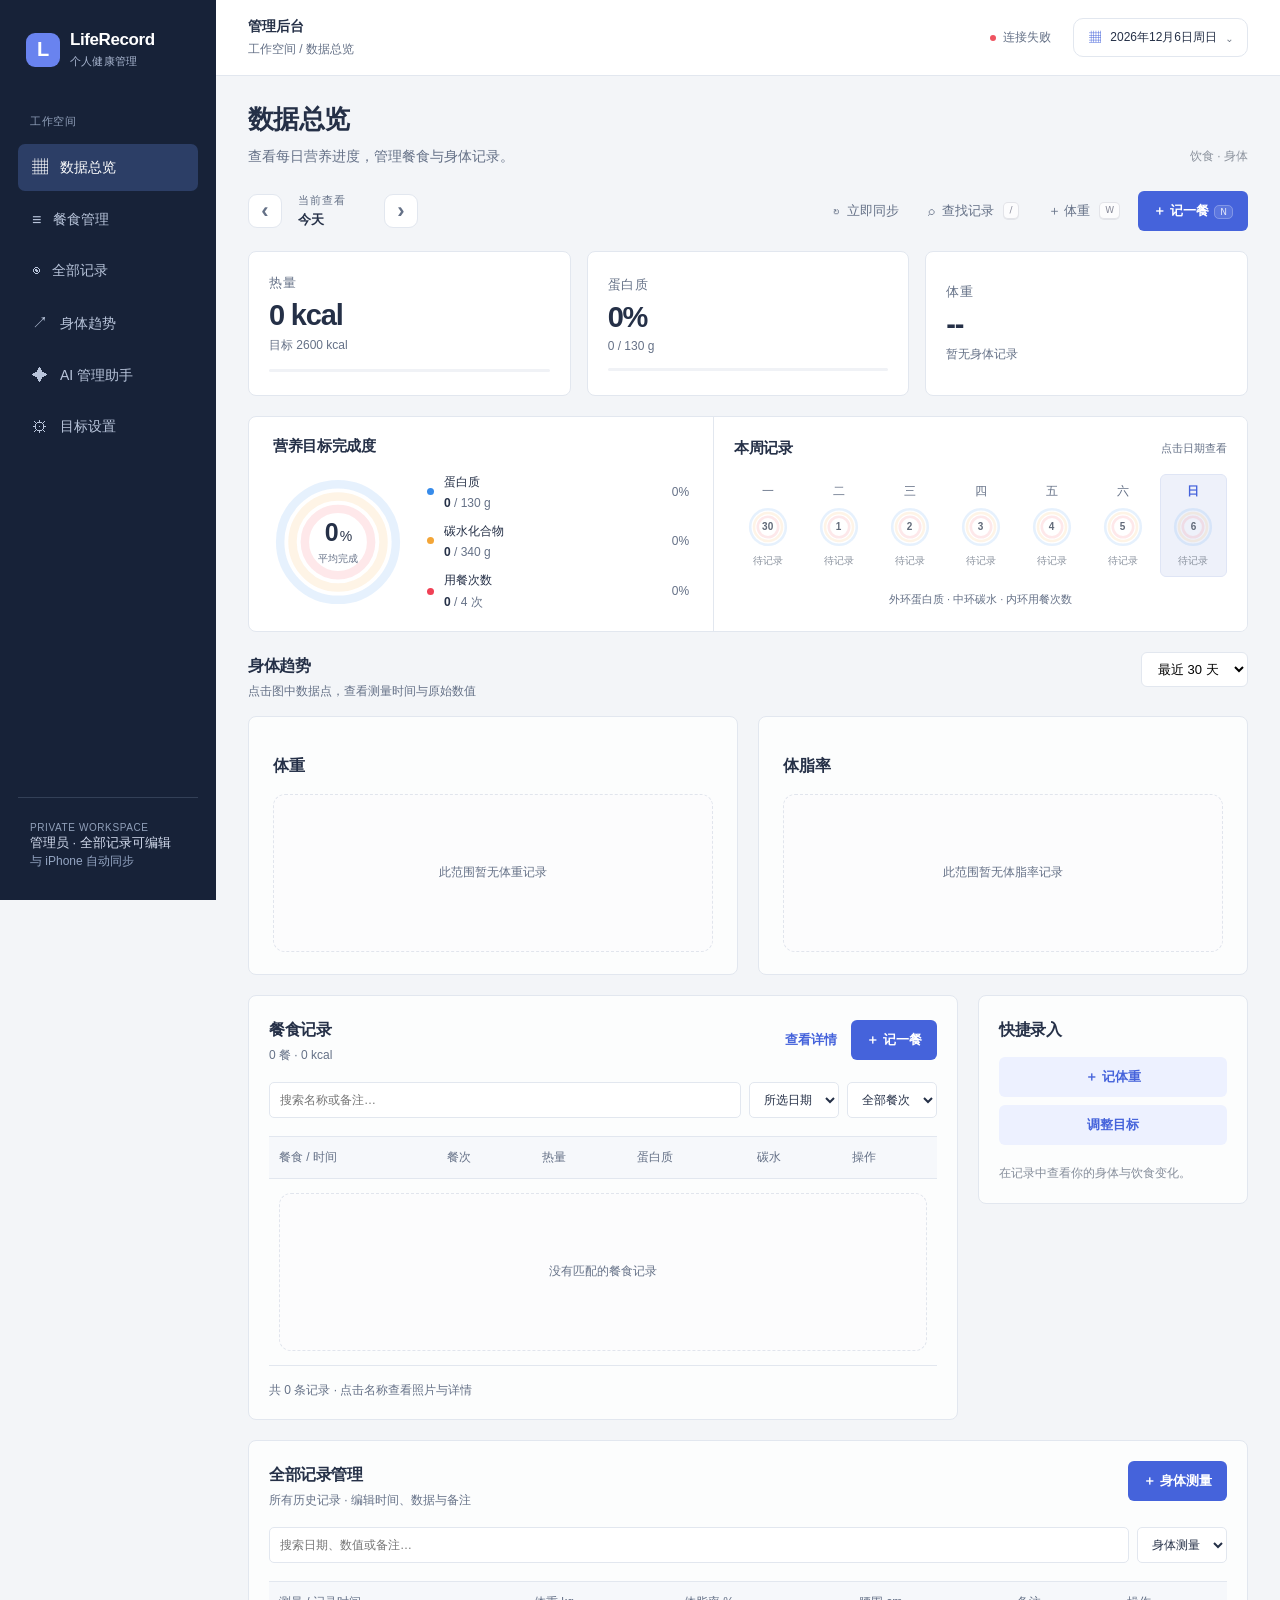
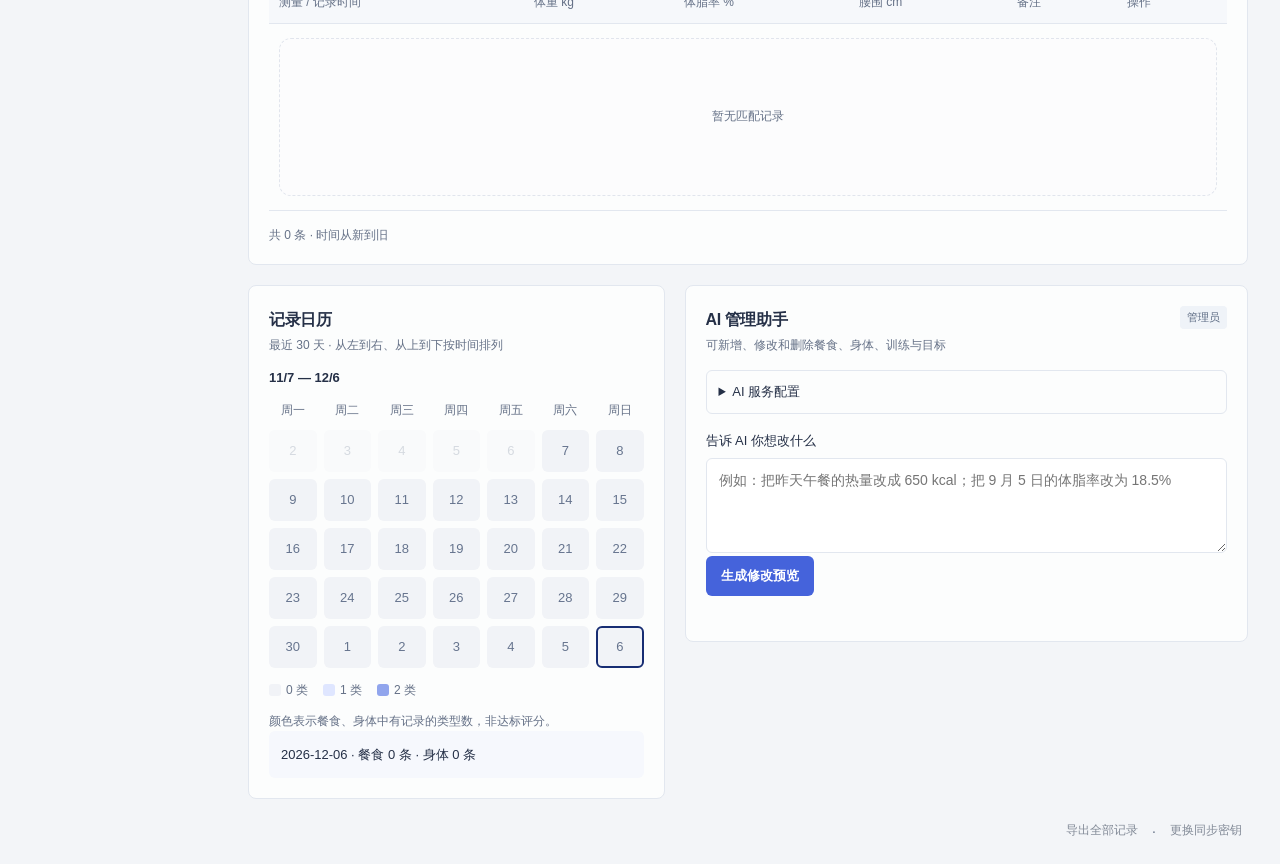
==== commit 9b08091a: "扩大ai权限，优化训练部位功能" ====
--- a/Web/index.html
+++ b/Web/index.html
@@ -99,7 +99,7 @@
     <section class="workspace-grid">
       <article class="card" id="recordCalendarPanel"><h2>记录日历</h2><p class="section-subtitle">最近 30 天 · 从左到右、从上到下按时间排列</p><div id="recordCalendar"></div><p id="recordDayDetail" class="selection-detail" aria-live="polite"></p></article>
       <article class="card ai-workspace" id="aiWorkspace">
-        <div class="section-heading"><div><h2>AI 管理助手</h2><p class="section-subtitle">可新增、修改和删除餐食、身体与目标</p></div><span class="kind-badge">管理员</span></div>
+        <div class="section-heading"><div><h2>AI 管理助手</h2><p class="section-subtitle">可新增、修改和删除餐食、身体、训练与目标</p></div><span class="kind-badge">管理员</span></div>
         <form id="aiForm">
           <details class="ai-config"><summary>AI 服务配置</summary><div class="form-grid"><label>服务商<select id="aiProvider"><option value="deepseek">DeepSeek</option><option value="glm">智谱 GLM</option><option value="dots">Dots</option></select></label><label>模型<input id="aiModel" placeholder="填写模型名称"></label></div><label>API Key<input id="aiKey" type="password" autocomplete="off" placeholder="仅本次页面使用；已配置服务器密钥可留空"></label><p class="upload-hint">将记录与要求发送给所选 AI 服务。密钥不写入浏览器存储。</p></details>
           <label>告诉 AI 你想改什么<textarea id="aiInstruction" required rows="3" maxlength="8000" placeholder="例如：把昨天午餐的热量改成 650 kcal；把 9 月 5 日的体脂率改为 18.5%"></textarea></label>
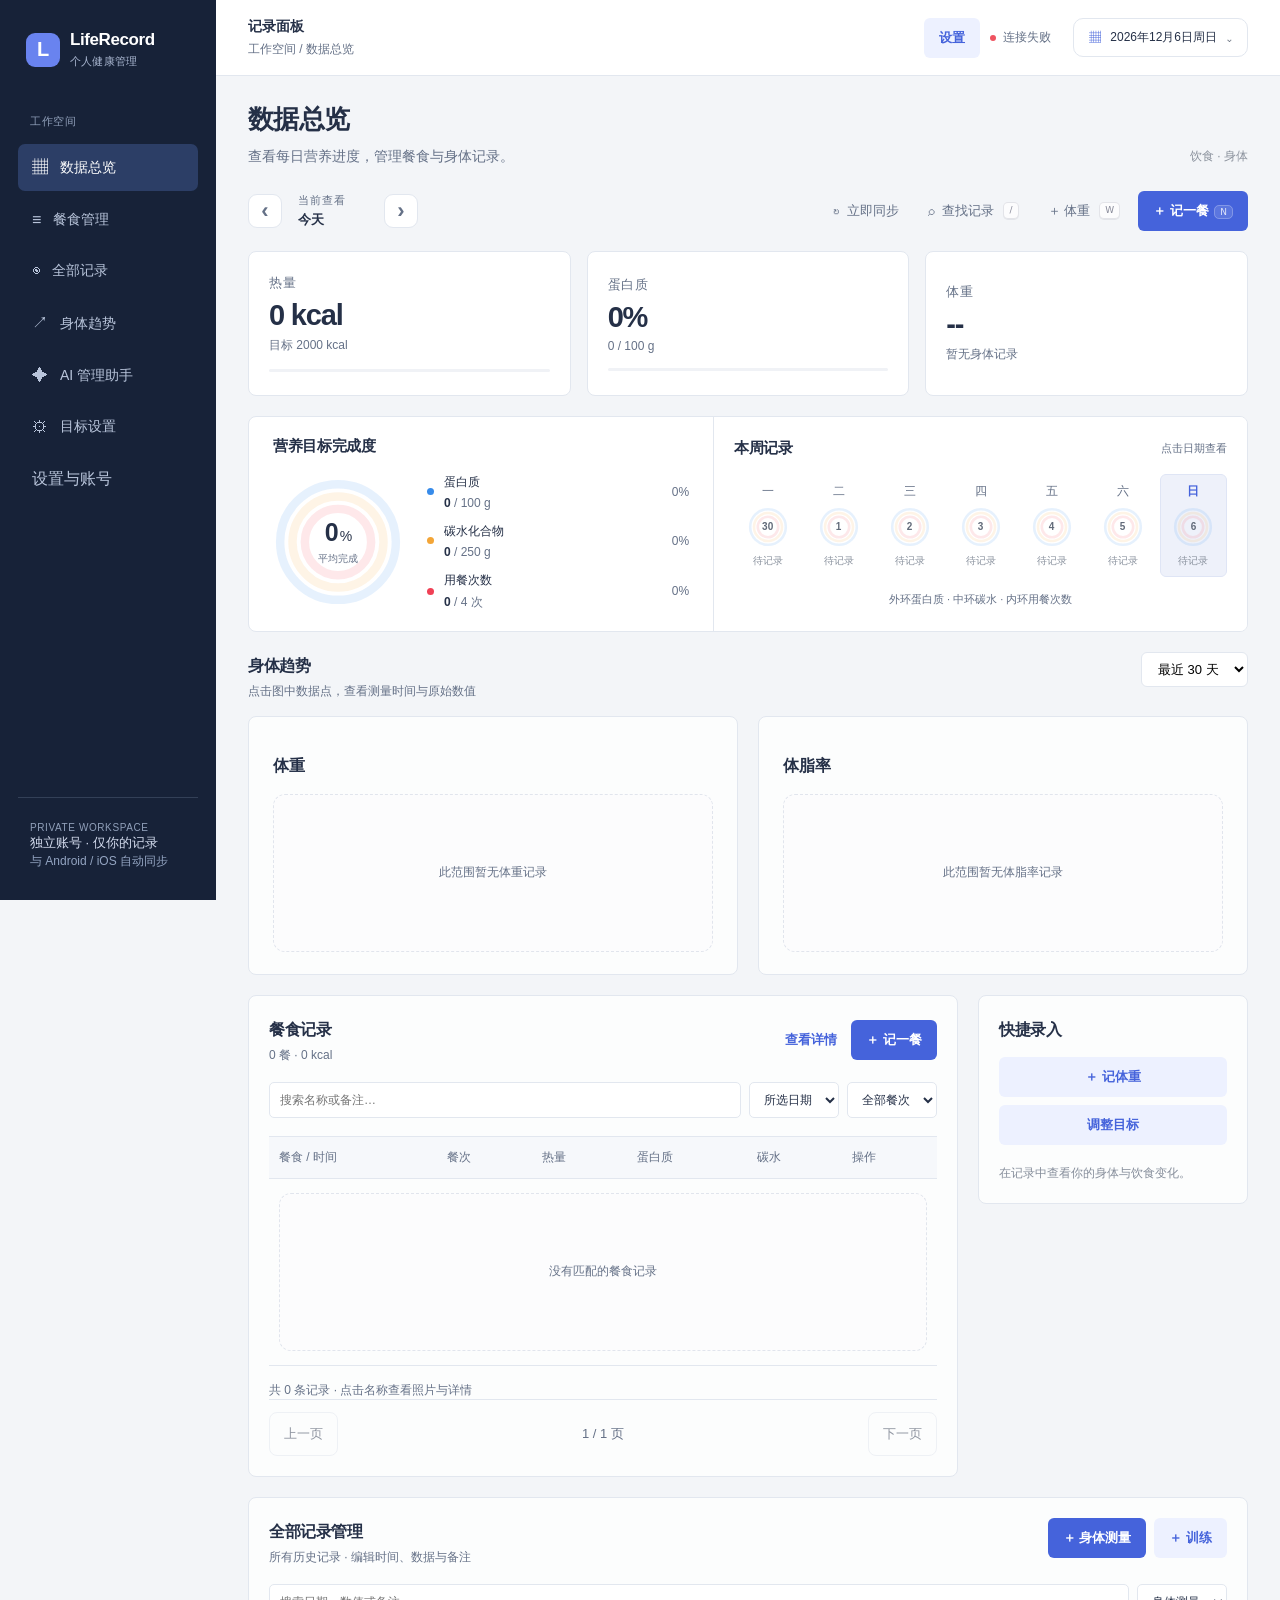
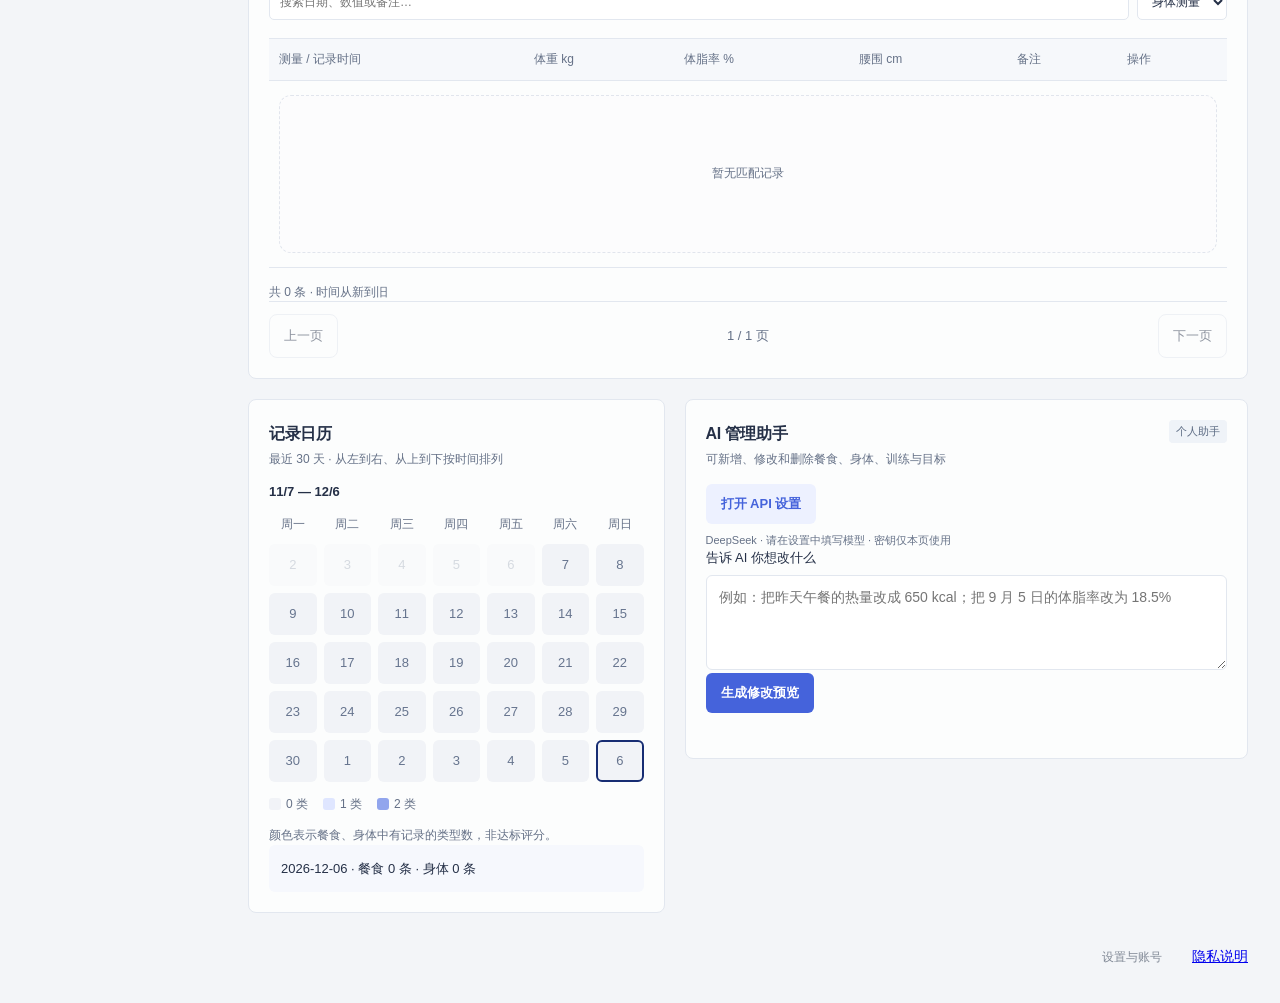
==== commit fd302f50: "准备 1.4 公测并完成网页设置、数据库与隐私优化 更新 Android 和 iOS 的通用默认资料、自定义 API、外观偏好与账号隔离；将后端和 Android 记录迁移到结构化 SQLite。补齐" ====
--- a/Web/index.html
+++ b/Web/index.html
@@ -4,9 +4,9 @@
   <meta charset="utf-8">
   <meta name="viewport" content="width=device-width, initial-scale=1">
   <meta name="theme-color" content="#f6f7f9">
-  <meta name="description" content="LifeRecord 与 iPhone 双向同步的饮食、营养与身体记录页面。">
+  <meta name="description" content="LifeRecord 与 Android、iOS 双向同步的饮食、营养与身体记录页面。">
   <title>LifeRecord · 今日记录</title>
-  <link rel="stylesheet" href="styles.css?v=20260906-3">
+  <link rel="stylesheet" href="styles.css?v=20261013-web2">
 </head>
 <body>
   <div class="ambient ambient-a"></div>
@@ -19,17 +19,17 @@
     <a class="nav-item" href="#adminRecords">◉ <span>全部记录</span></a>
     <a class="nav-item" href="#bodyTrends">↗ <span>身体趋势</span></a>
     <a class="nav-item" href="#aiWorkspace">✦ <span>AI 管理助手</span></a>
-    <button class="nav-item" id="sidebarGoals">⚙ <span>目标设置</span></button>
-    <div class="sidebar-bottom"><span class="nav-label">PRIVATE WORKSPACE</span><p>管理员 · 全部记录可编辑</p><small>与 iPhone 自动同步</small></div>
+    <button class="nav-item" id="sidebarGoals">⚙ <span>目标设置</span></button><button class="nav-item" data-open-settings>设置与账号</button>
+    <div class="sidebar-bottom"><span class="nav-label">PRIVATE WORKSPACE</span><p>独立账号 · 仅你的记录</p><small>与 Android / iOS 自动同步</small></div>
   </aside>
   <main class="app-shell" id="dashboard">
     <header class="topbar">
       <a class="brand" href="./" aria-label="LifeRecord 首页">
         <span class="brand-mark">L</span>
-        <span><strong>管理后台</strong><small>工作空间 / 数据总览</small></span>
+        <span><strong>记录面板</strong><small>工作空间 / 数据总览</small></span>
       </a>
       <div class="top-actions">
-        <span class="sync-pill" id="syncStatus"><i></i>正在连接</span>
+        <button class="secondary-button" type="button" data-open-settings>设置</button><span class="sync-pill" id="syncStatus"><i></i>正在连接</span>
         <button class="date-button" id="dateButton" type="button" aria-haspopup="dialog">
           <span class="date-icon" aria-hidden="true">▦</span>
           <span id="dateLabel"></span>
@@ -65,7 +65,7 @@
     </section>
 
     <section class="overview-grid" aria-label="所选日期概览">
-      <button class="overview-item calories-overview" type="button" data-open-detail="calories"><span>热量</span><strong id="overviewCalories">0</strong><small id="overviewCaloriesDetail">目标 2600 kcal</small><i><b id="overviewCaloriesBar"></b></i><em>查看来源 →</em></button>
+      <button class="overview-item calories-overview" type="button" data-open-detail="calories"><span>热量</span><strong id="overviewCalories">0</strong><small id="overviewCaloriesDetail">目标 2000 kcal</small><i><b id="overviewCaloriesBar"></b></i><em>查看来源 →</em></button>
       <button class="overview-item" type="button" data-open-detail="protein"><span>蛋白质</span><strong id="overviewProtein">0%</strong><small id="overviewProteinDetail">0 / 130 g</small><i><b id="overviewProteinBar"></b></i><em>查看来源 →</em></button>
       <button class="overview-item weight-overview" type="button" data-open-detail="weight"><span>体重</span><strong id="overviewWeight">--</strong><small id="overviewWeightDetail">暂无身体记录</small><em>查看来源 →</em></button>
     </section>
@@ -81,7 +81,7 @@
           <div class="heading-actions"><button class="text-button" id="showMealsButton" type="button">查看详情</button><button class="primary-button" id="addMealButton" type="button">＋ 记一餐</button></div>
         </div>
         <div class="record-filters"><label><span class="sr-only">搜索餐食</span><input id="mealSearch" type="search" placeholder="搜索名称或备注…"></label><select id="mealScope" aria-label="日期范围"><option value="day">所选日期</option><option value="all">全部历史</option></select><select id="mealKindFilter" aria-label="筛选餐次"><option value="">全部餐次</option><option>早餐</option><option>午餐</option><option>晚餐</option><option>加餐</option></select></div>
-        <div class="table-scroll"><table class="meal-table"><thead><tr><th>餐食 / 时间</th><th>餐次</th><th>热量</th><th>蛋白质</th><th>碳水</th><th>操作</th></tr></thead><tbody id="mealPreview"></tbody></table></div><p class="table-summary" id="tableSummary"></p>
+        <div class="table-scroll"><table class="meal-table"><thead><tr><th>餐食 / 时间</th><th>餐次</th><th>热量</th><th>蛋白质</th><th>碳水</th><th>操作</th></tr></thead><tbody id="mealPreview"></tbody></table></div><p class="table-summary" id="tableSummary"></p><div class="pagination"><button id="mealPrev" type="button">上一页</button><span id="mealPageLabel" aria-live="polite"></span><button id="mealNext" type="button">下一页</button></div>
       </article>
 
       <aside class="card quick-card">
@@ -92,16 +92,16 @@
     </section>
 
     <section class="admin-section card" id="adminRecords">
-      <div class="section-heading"><div><h2>全部记录管理</h2><p class="section-subtitle">所有历史记录 · 编辑时间、数据与备注</p></div><div class="heading-actions"><button class="primary-button" id="newBodyRecord">＋ 身体测量</button></div></div>
-      <div class="record-filters"><label><span class="sr-only">搜索记录</span><input type="search" id="adminSearch" placeholder="搜索日期、数值或备注…"></label><select id="adminRecordType" aria-label="记录类型"><option value="body">身体测量</option></select></div>
-      <div class="table-scroll"><table class="meal-table"><thead id="adminHead"></thead><tbody id="adminRows"></tbody></table></div><p id="adminCount" class="table-summary"></p>
+      <div class="section-heading"><div><h2>全部记录管理</h2><p class="section-subtitle">所有历史记录 · 编辑时间、数据与备注</p></div><div class="heading-actions"><button class="primary-button" id="newBodyRecord">＋ 身体测量</button><button class="secondary-button" id="newWorkoutRecord">＋ 训练</button></div></div>
+      <div class="record-filters"><label><span class="sr-only">搜索记录</span><input type="search" id="adminSearch" placeholder="搜索日期、数值或备注…"></label><select id="adminRecordType" aria-label="记录类型"><option value="body">身体测量</option><option value="workout">训练记录</option></select></div>
+      <div class="table-scroll"><table class="meal-table"><thead id="adminHead"></thead><tbody id="adminRows"></tbody></table></div><p id="adminCount" class="table-summary"></p><div class="pagination"><button id="adminPrev" type="button">上一页</button><span id="adminPageLabel" aria-live="polite"></span><button id="adminNext" type="button">下一页</button></div>
     </section>
     <section class="workspace-grid">
       <article class="card" id="recordCalendarPanel"><h2>记录日历</h2><p class="section-subtitle">最近 30 天 · 从左到右、从上到下按时间排列</p><div id="recordCalendar"></div><p id="recordDayDetail" class="selection-detail" aria-live="polite"></p></article>
       <article class="card ai-workspace" id="aiWorkspace">
-        <div class="section-heading"><div><h2>AI 管理助手</h2><p class="section-subtitle">可新增、修改和删除餐食、身体、训练与目标</p></div><span class="kind-badge">管理员</span></div>
+        <div class="section-heading"><div><h2>AI 管理助手</h2><p class="section-subtitle">可新增、修改和删除餐食、身体、训练与目标</p></div><span class="kind-badge">个人助手</span></div>
         <form id="aiForm">
-          <details class="ai-config"><summary>AI 服务配置</summary><div class="form-grid"><label>服务商<select id="aiProvider"><option value="deepseek">DeepSeek</option><option value="glm">智谱 GLM</option><option value="dots">Dots</option></select></label><label>模型<input id="aiModel" placeholder="填写模型名称"></label></div><label>API Key<input id="aiKey" type="password" autocomplete="off" placeholder="仅本次页面使用；已配置服务器密钥可留空"></label><p class="upload-hint">将记录与要求发送给所选 AI 服务。密钥不写入浏览器存储。</p></details>
+          <button type="button" class="secondary-button" data-open-settings>打开 API 设置</button><p class="upload-hint" id="aiConfigSummary"></p>
           <label>告诉 AI 你想改什么<textarea id="aiInstruction" required rows="3" maxlength="8000" placeholder="例如：把昨天午餐的热量改成 650 kcal；把 9 月 5 日的体脂率改为 18.5%"></textarea></label>
           <button class="primary-button" id="aiGenerate" type="submit">生成修改预览</button>
           <p id="aiStatus" class="form-error" role="status"></p>
@@ -109,14 +109,46 @@
         <div id="aiPlan" aria-live="polite"></div><button id="aiApply" class="primary-button" hidden>应用这些修改</button>
       </article>
     </section>
-    <footer class="page-footer"><button class="text-button" id="exportButton" type="button">导出全部记录</button><span>·</span><button class="text-button" id="changeKeyButton" type="button">更换同步密钥</button></footer>
+    <footer class="page-footer"><button type="button" class="text-button" data-open-settings>设置与账号</button><a href="privacy.html">隐私说明</a></footer>
+    <nav class="mobile-nav" aria-label="手机主导航"><a href="#dashboard">总览</a><a href="#records">餐食</a><a href="#adminRecords">身体 / 训练</a><a href="#aiWorkspace">AI 助手</a><button type="button" data-open-settings>设置</button></nav>
   </main>
+
+
+  <dialog id="settingsDialog" class="modal settings-modal" aria-labelledby="settingsTitle">
+    <div class="modal-sheet">
+      <div class="modal-top"><h2 id="settingsTitle">设置与账号</h2><button type="button" class="icon-button" data-close="settingsDialog" aria-label="关闭设置">×</button></div>
+      <section class="settings-section"><h3>API 设置</h3><p class="upload-hint">兼容 Chat Completions。配置保存在本浏览器，密钥仅在当前页面内存中使用。</p>
+        <div class="form-grid"><label>服务商<select id="aiProvider"><option value="deepseek">DeepSeek</option><option value="glm">智谱 GLM</option><option value="dots">Dots</option><option value="custom">自定义兼容接口</option></select></label><label>模型<input id="aiModel" placeholder="填写模型名称" maxlength="200"></label></div>
+        <label id="aiEndpointLabel">完整 API 地址<input id="aiEndpoint" type="url" placeholder="https://api.example.com/v1/chat/completions" autocomplete="off"></label>
+        <div class="form-grid"><label>认证方式<select id="aiAuthMode"><option value="bearer">Bearer</option><option value="api-key">api-key</option><option value="custom">自定义认证头</option></select></label><label id="aiHeaderLabel">认证头名称<input id="aiAuthHeader" placeholder="例如 X-API-Key" autocomplete="off"></label></div>
+        <label>API Key<input id="aiKey" type="password" autocomplete="off" placeholder="测试者填写自己的密钥"></label>
+        <div class="form-grid"><label>最大输出 Token<input id="aiMaxTokens" type="number" min="256" max="65536" step="1" value="6000"></label><label>Token 参数<select id="aiTokenField"><option value="max_tokens">max_tokens</option><option value="max_completion_tokens">max_completion_tokens</option></select></label><label>Temperature<input id="aiTemperature" type="number" min="0" max="2" step="0.1" value="0.1"></label></div>
+        <label class="checkbox-label"><input id="aiSendTemperature" type="checkbox" checked>发送 Temperature</label><label class="checkbox-label"><input id="aiJSONMode" type="checkbox">要求 JSON 格式（服务商须支持）</label>
+        <label>额外请求参数 JSON<textarea id="aiExtraParams" rows="3" maxlength="16000" placeholder='例如 {"top_p":0.9}'>{}</textarea></label><p class="upload-hint">不要在额外参数中填写密钥。自定义地址仅支持公网 HTTPS 443 端口，不跟随重定向。AI 将使用当前账号的同步记录生成修改预览。</p>
+        <button id="aiCheckConfig" class="secondary-button" type="button">检查地址与参数</button><p id="aiConfigStatus" role="status"></p>
+      </section>
+      <section class="settings-section"><h3>外观</h3><label>主题<select id="webTheme"><option value="system">跟随系统</option><option value="light">浅色</option><option value="dark">深色</option></select></label></section>
+      <section class="settings-section"><h3>数据与账号</h3><p class="upload-hint">每位测试者使用独立密钥；遗失密钥请联系向你发送邀请的组织者。</p><div class="settings-actions"><button class="secondary-button" id="exportButton" type="button">导出全部记录</button><button class="secondary-button" id="changeKeyButton" type="button">退出 / 更换账号</button><a href="privacy.html">隐私与测试说明</a></div></section>
+      <section class="settings-section danger-section"><h3>注销云端账号</h3><p class="upload-hint">撤销同步凭证并删除云端记录和照片。各设备本机数据及运维备份需要另行处理，请先导出记录。</p><button id="deleteAccountButton" class="delete-record" type="button">注销云端账号</button></section>
+      <button class="primary-button submit-button" type="button" data-close="settingsDialog">完成</button>
+    </div>
+  </dialog>
+  <dialog id="workoutDialog" class="modal settings-modal" aria-labelledby="workoutTitle">
+    <form id="workoutForm" class="modal-sheet">
+      <div class="modal-top"><h2 id="workoutTitle">记录训练</h2><button class="icon-button" type="button" data-close="workoutDialog" aria-label="关闭训练表单">×</button></div>
+      <div class="form-grid"><label>开始时间<input name="date" type="datetime-local" required></label><label>结束时间（可选）<input name="endDate" type="datetime-local"></label></div>
+      <label>训练部位<input name="bodyParts" placeholder="例如：胸部、背部；用逗号分隔"></label><label>备注<textarea name="note" rows="2" maxlength="10000"></textarea></label>
+      <div id="workoutExercises"></div><button class="secondary-button" id="addExercise" type="button">添加动作</button>
+      <p id="workoutError" class="form-error" role="status"></p><button class="primary-button submit-button" type="submit">保存训练</button>
+    </form>
+  </dialog>
 
   <dialog id="authDialog" class="modal auth-modal">
     <form id="authForm" class="modal-sheet">
-      <div class="auth-mark">L</div><span class="eyebrow">PRIVATE SYNC</span><h2>连接你的 LifeRecord</h2>
-      <p class="auth-copy">输入与 iPhone App“设置 → App 与浏览器同步”中相同的同步密钥。</p>
-      <label>同步密钥<input name="token" type="password" autocomplete="current-password" required placeholder="粘贴私有同步密钥"></label>
+      <div class="auth-mark">L</div><span class="eyebrow">USER SYNC</span><h2>连接你的 LifeRecord</h2>
+      <p class="auth-copy">每位测试者使用自己的独立同步密钥。在 Android / iOS 的跨设备同步设置中填写相同密钥。请向测试组织者领取，勿使用他人的私人密钥。</p>
+      <label>同步密钥<input name="token" type="password" autocomplete="current-password" required placeholder="粘贴自己的独立同步密钥"></label>
+      <p class="auth-copy"><a href="downloads/LifeRecord-1.4.0-beta.apk" download>下载安卓测试版</a> · <a href="privacy.html">隐私与测试说明</a></p>
       <p class="form-error" id="authError"></p>
       <button class="primary-button submit-button" type="submit">安全连接</button>
     </form>
@@ -155,7 +187,7 @@
   <dialog id="weightDialog" class="modal">
     <form id="weightForm" class="modal-sheet">
       <div class="modal-top"><div><span class="eyebrow">身体记录</span><h2 id="weightFormTitle">记录身体数据</h2></div><button class="icon-button" id="closeWeight" type="button" aria-label="关闭">×</button></div>
-      <label>体重 kg<input name="weight" required type="number" min="20" max="400" step="0.1" placeholder="64.0"></label>
+      <label>体重 kg<input name="weight" required type="number" min="20" max="400" step="0.1" placeholder="填写实际测量值"></label>
       <label>记录时间<input name="date" type="datetime-local" required></label>
       <label class="large-metric-field">体脂率 %（可选）<input name="bodyFat" type="number" min="1" max="80" step="0.1"></label>
       <label>腰围 cm（可选）<input name="waist" type="number" min="20" max="300" step="0.1"></label>
@@ -187,7 +219,9 @@
     </div>
   </dialog>
   <div class="toast" id="toast" role="status" aria-live="polite"></div>
-  <script src="app.js?v=20260906-3"></script>
-  <script src="admin.js?v=20260906-3"></script>
+  <script src="app.js?v=20261013-web2"></script>
+  <script src="admin.js?v=20261013-web2"></script>
+  <script src="settings.js?v=20261013-web2"></script>
+  <script src="workouts.js?v=20261013-web2"></script>
 </body>
 </html>
--- a/Web/styles.css
+++ b/Web/styles.css
@@ -560,3 +560,62 @@
 .admin-section .table-scroll { max-height: 480px; overflow: auto; }
 .admin-section thead { position: sticky; top: 0; z-index: 1; }
 #aiStatus.success { color: #267348; }
+
+.page-footer label {display:flex;align-items:center;gap:8px;}
+
+/* Settings, pagination and mobile navigation share the existing theme. */
+[hidden] { display: none !important; }
+.settings-modal { width: min(700px, calc(100% - 28px)); }
+.settings-modal .modal-sheet { max-height: 85dvh; overflow-y: auto; overscroll-behavior: contain; }
+.settings-modal .modal-top { position: sticky; top: -26px; z-index: 2; background: var(--card); padding-block: 12px; }
+.settings-section { padding: 20px 0; border-top: 1px solid var(--line); }
+.settings-section h3 { margin: 0 0 10px; font-size: 16px; }
+.settings-section .upload-hint { line-height: 1.7; }
+.settings-actions { display: grid; gap: 10px; }
+.settings-actions button, .danger-section button { min-height: 44px; text-align: left; }
+.settings-section .checkbox-label { display: flex; align-items: center; gap: 10px; min-height: 44px; }
+.settings-section .checkbox-label input { width: 20px; height: 20px; }
+.danger-section h3 { color: #bb344b; }
+.pagination { display: flex; justify-content: space-between; align-items: center; gap: 12px; padding-top: 12px; border-top: 1px solid var(--line); font-size: 13px; color: var(--muted); }
+.pagination button { min-height: 44px; border: 1px solid var(--line); border-radius: 8px; padding: 8px 14px; background: transparent; color: var(--text); }
+button:disabled { opacity: .5; cursor: default; }
+:is(button,a,input,select,textarea):focus-visible { outline: 3px solid #7489ed; outline-offset: 3px; }
+.mobile-nav { display: none; }
+.exercise-editor { border: 1px solid var(--line); border-radius: 10px; padding: 14px; margin: 20px 0; }
+.exercise-editor h3 { font-size: 16px; margin: 0; }
+.set-editor { border-top: 1px solid var(--line); margin: 14px 0; padding: 14px 0; }
+.set-editor .form-grid { grid-template-columns: repeat(3,minmax(0,1fr)); }
+.page-footer { gap: 24px; flex-wrap: wrap; }
+.page-footer :is(a,button) { min-height: 44px; display: inline-flex; align-items: center; white-space: nowrap; }
+.privacy-document { max-width: 780px; margin: 0 auto; padding: 32px 20px; line-height: 1.85; }
+.privacy-document h2 { margin-top: 28px; }
+.privacy-document p { margin: 12px 0; }
+@media(max-width:780px) {
+  .app-shell { padding-bottom: calc(88px + env(safe-area-inset-bottom)); }
+  .mobile-nav { display: flex; position: fixed; z-index: 15; bottom: 0; left: 0; right: 0; justify-content: space-around; gap: 4px; padding: 8px 8px calc(8px + env(safe-area-inset-bottom)); background: var(--bg); border-top: 1px solid var(--line); }
+  .mobile-nav :is(a,button) { min-height: 44px; display: flex; align-items: center; justify-content: center; border: 0; background: transparent; color: var(--text); font-size: 12px; text-decoration: none; padding: 6px; white-space: nowrap; }
+  .topbar .top-actions { flex-wrap: wrap; justify-content: flex-end; gap: 8px; }
+  .top-actions > .secondary-button { min-height: 44px; }
+  .page-footer { justify-content: center; }
+  .meal-table :is(button,a) { min-height: 44px; }
+  .settings-modal .modal-sheet { max-height: 88dvh; padding: 20px; }
+  .settings-modal .modal-top { top: -20px; }
+  .settings-modal textarea { font-size: 16px; }
+  .toast { bottom: calc(82px + env(safe-area-inset-bottom)); max-width: calc(100% - 32px); width: max-content; }
+  section[id], article[id] { scroll-margin-top: 20px; }
+}
+:root[data-mode="dark"] {color-scheme:dark;--bg:#101218;--card:#1b1e28;--text:#edf0f7;--muted:#a4adbf;--line:#343947;--accent-soft:#283355;--accent:#9aafff;--shadow:none;}
+:root[data-mode="dark"] :is(.topbar,.sidebar,.card,.modal-sheet,.overview-item,.balance-card,.week-panel) {background:#1b1e28;color:var(--text);border-color:var(--line);}
+:root[data-mode="dark"] :is(.date-button,.toolbar-icon,.empty,.chart-inspector,.selection-detail,.large-metric-field,.meal-item,.meal-symbol,.icon-button,.meal-table th,.source-row,.detail-kpis > div,.export-button) {background:#252a36;color:var(--text);border-color:var(--line);}
+:root[data-mode="dark"] :is(input,select,textarea) {background:#252a36;color:var(--text);border-color:var(--line);}
+:root[data-mode="dark"] .week-day.selected {background:#283355;border-color:#4e629b;}
+:root[data-mode="dark"] .meal-table tr:hover td {background:#252a36;}
+:root[data-mode="dark"] .level-0 {background:#252a36;color:#b2bdd1;}
+:root[data-mode="dark"] .overview-item > i {background:#343947;}
+:root[data-mode="dark"] kbd {background:#252a36;color:#b2bdd1;border-color:#46516b;}
+:root[data-mode="dark"] .kind-badge {background:#283355;color:#c0ccef;}
+
+:root[data-mode="dark"] #trendRange {background:#252a36;color:var(--text);border-color:var(--line);}
+:root[data-mode="dark"] .primary-button {background:#465ed1;color:white;}
+:root[data-mode="dark"] .record-day.selected {border-color:var(--accent);}
+:root[data-mode="dark"] .danger-section :is(h3,button) { color: #ff9caf; }
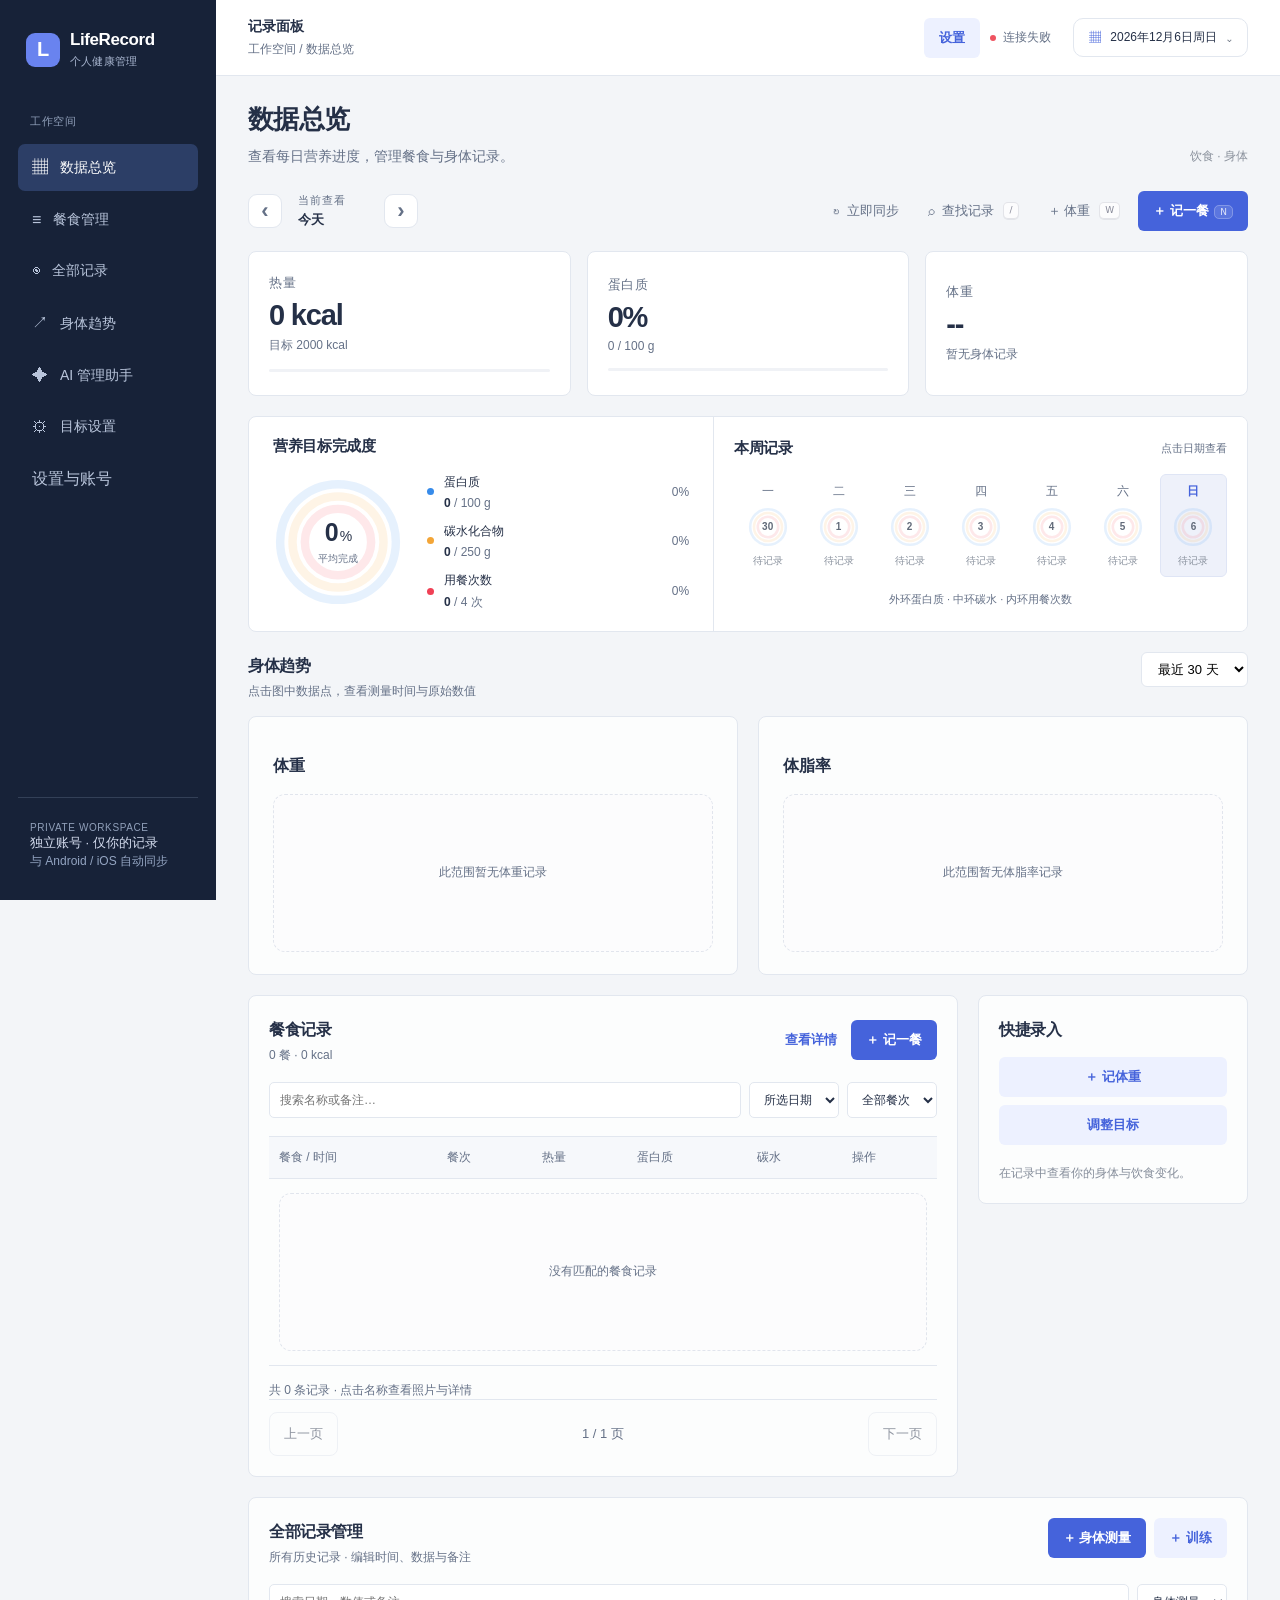
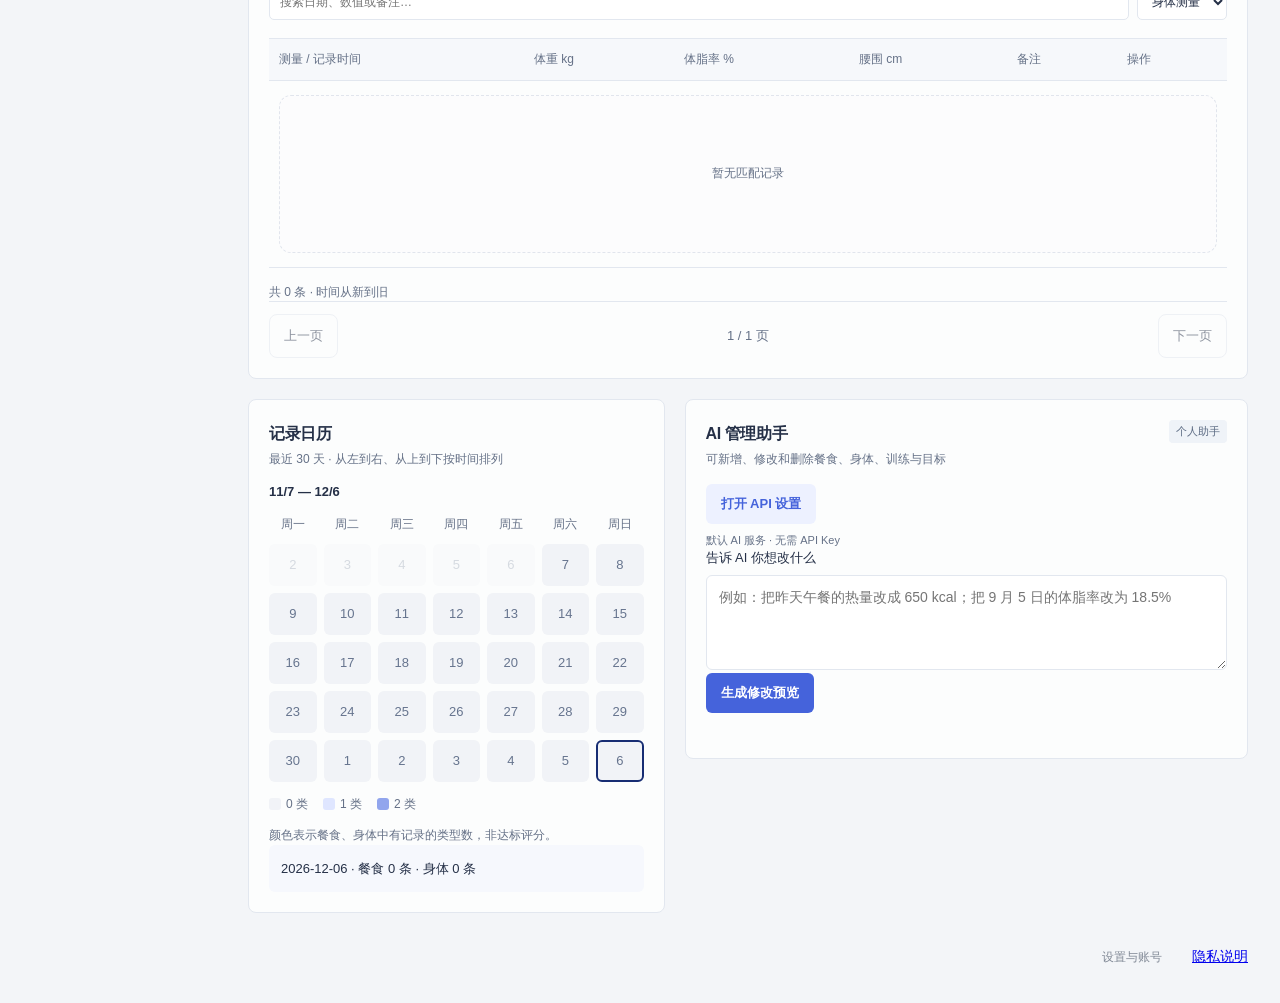
==== commit 89ec46bc: "提供默认ai服务" ====
--- a/Web/index.html
+++ b/Web/index.html
@@ -6,7 +6,7 @@
   <meta name="theme-color" content="#f6f7f9">
   <meta name="description" content="LifeRecord 与 Android、iOS 双向同步的饮食、营养与身体记录页面。">
   <title>LifeRecord · 今日记录</title>
-  <link rel="stylesheet" href="styles.css?v=20261013-web2">
+  <link rel="stylesheet" href="styles.css?v=20261013-default1">
 </head>
 <body>
   <div class="ambient ambient-a"></div>
@@ -117,14 +117,17 @@
   <dialog id="settingsDialog" class="modal settings-modal" aria-labelledby="settingsTitle">
     <div class="modal-sheet">
       <div class="modal-top"><h2 id="settingsTitle">设置与账号</h2><button type="button" class="icon-button" data-close="settingsDialog" aria-label="关闭设置">×</button></div>
-      <section class="settings-section"><h3>API 设置</h3><p class="upload-hint">兼容 Chat Completions。配置保存在本浏览器，密钥仅在当前页面内存中使用。</p>
-        <div class="form-grid"><label>服务商<select id="aiProvider"><option value="deepseek">DeepSeek</option><option value="glm">智谱 GLM</option><option value="dots">Dots</option><option value="custom">自定义兼容接口</option></select></label><label>模型<input id="aiModel" placeholder="填写模型名称" maxlength="200"></label></div>
+      <section class="settings-section"><h3>AI 服务</h3><p id="aiCustomIntro" class="upload-hint">兼容 Chat Completions。配置保存在本浏览器，密钥仅在当前页面内存中使用。</p>
+        <p id="aiDefaultNotice" hidden>使用默认 AI 服务无需填写 API Key。请求和相关健康记录由云端处理；使用你的独立账号额度，也可切换到自己的接口。</p>
+        <div class="form-grid"><label>服务商<select id="aiProvider"><option value="default">默认 AI 服务</option><option value="deepseek">DeepSeek</option><option value="glm">智谱 GLM</option><option value="custom">自定义兼容接口</option></select></label><label>模型<input id="aiModel" placeholder="填写模型名称" maxlength="200"></label></div>
+        <div class="form-grid"><label>已保存的接口<select id="aiSavedProfile"><option value="">选择配置</option></select></label><label>配置名称<input id="aiProfileName" maxlength="60" placeholder="例如：我的视觉接口"></label></div>
+        <div class="actions"><button type="button" id="aiSaveProfile">另存为新配置</button><button type="button" id="aiUpdateProfile">更新所选配置</button><button type="button" id="aiDeleteProfile">删除所选配置</button></div>
         <label id="aiEndpointLabel">完整 API 地址<input id="aiEndpoint" type="url" placeholder="https://api.example.com/v1/chat/completions" autocomplete="off"></label>
         <div class="form-grid"><label>认证方式<select id="aiAuthMode"><option value="bearer">Bearer</option><option value="api-key">api-key</option><option value="custom">自定义认证头</option></select></label><label id="aiHeaderLabel">认证头名称<input id="aiAuthHeader" placeholder="例如 X-API-Key" autocomplete="off"></label></div>
         <label>API Key<input id="aiKey" type="password" autocomplete="off" placeholder="测试者填写自己的密钥"></label>
         <div class="form-grid"><label>最大输出 Token<input id="aiMaxTokens" type="number" min="256" max="65536" step="1" value="6000"></label><label>Token 参数<select id="aiTokenField"><option value="max_tokens">max_tokens</option><option value="max_completion_tokens">max_completion_tokens</option></select></label><label>Temperature<input id="aiTemperature" type="number" min="0" max="2" step="0.1" value="0.1"></label></div>
         <label class="checkbox-label"><input id="aiSendTemperature" type="checkbox" checked>发送 Temperature</label><label class="checkbox-label"><input id="aiJSONMode" type="checkbox">要求 JSON 格式（服务商须支持）</label>
-        <label>额外请求参数 JSON<textarea id="aiExtraParams" rows="3" maxlength="16000" placeholder='例如 {"top_p":0.9}'>{}</textarea></label><p class="upload-hint">不要在额外参数中填写密钥。自定义地址仅支持公网 HTTPS 443 端口，不跟随重定向。AI 将使用当前账号的同步记录生成修改预览。</p>
+        <label>额外请求参数 JSON<textarea id="aiExtraParams" rows="3" maxlength="16000" placeholder='例如 {"top_p":0.9}'>{}</textarea></label><p id="aiCustomHint" class="upload-hint">不要在额外参数中填写密钥。自定义地址仅支持公网 HTTPS 443 端口，不跟随重定向。AI 将使用当前账号的同步记录生成修改预览。</p>
         <button id="aiCheckConfig" class="secondary-button" type="button">检查地址与参数</button><p id="aiConfigStatus" role="status"></p>
       </section>
       <section class="settings-section"><h3>外观</h3><label>主题<select id="webTheme"><option value="system">跟随系统</option><option value="light">浅色</option><option value="dark">深色</option></select></label></section>
@@ -219,9 +222,9 @@
     </div>
   </dialog>
   <div class="toast" id="toast" role="status" aria-live="polite"></div>
-  <script src="app.js?v=20261013-web2"></script>
-  <script src="admin.js?v=20261013-web2"></script>
-  <script src="settings.js?v=20261013-web2"></script>
-  <script src="workouts.js?v=20261013-web2"></script>
+  <script src="app.js?v=20261013-default1"></script>
+  <script src="admin.js?v=20261013-default1"></script>
+  <script src="settings.js?v=20261013-default1"></script>
+  <script src="workouts.js?v=20261013-default1"></script>
 </body>
 </html>
--- a/Web/styles.css
+++ b/Web/styles.css
@@ -571,6 +571,9 @@
 .settings-section { padding: 20px 0; border-top: 1px solid var(--line); }
 .settings-section h3 { margin: 0 0 10px; font-size: 16px; }
 .settings-section .upload-hint { line-height: 1.7; }
+.settings-section .actions { display: flex; flex-wrap: wrap; gap: 8px; margin: 12px 0; }
+.settings-section .actions button { min-height: 44px; padding: 10px 12px; border: 1px solid var(--line); border-radius: 12px; background: var(--card); color: var(--text); font: inherit; cursor: pointer; }
+.settings-section .actions button:disabled { opacity: .45; cursor: default; }
 .settings-actions { display: grid; gap: 10px; }
 .settings-actions button, .danger-section button { min-height: 44px; text-align: left; }
 .settings-section .checkbox-label { display: flex; align-items: center; gap: 10px; min-height: 44px; }
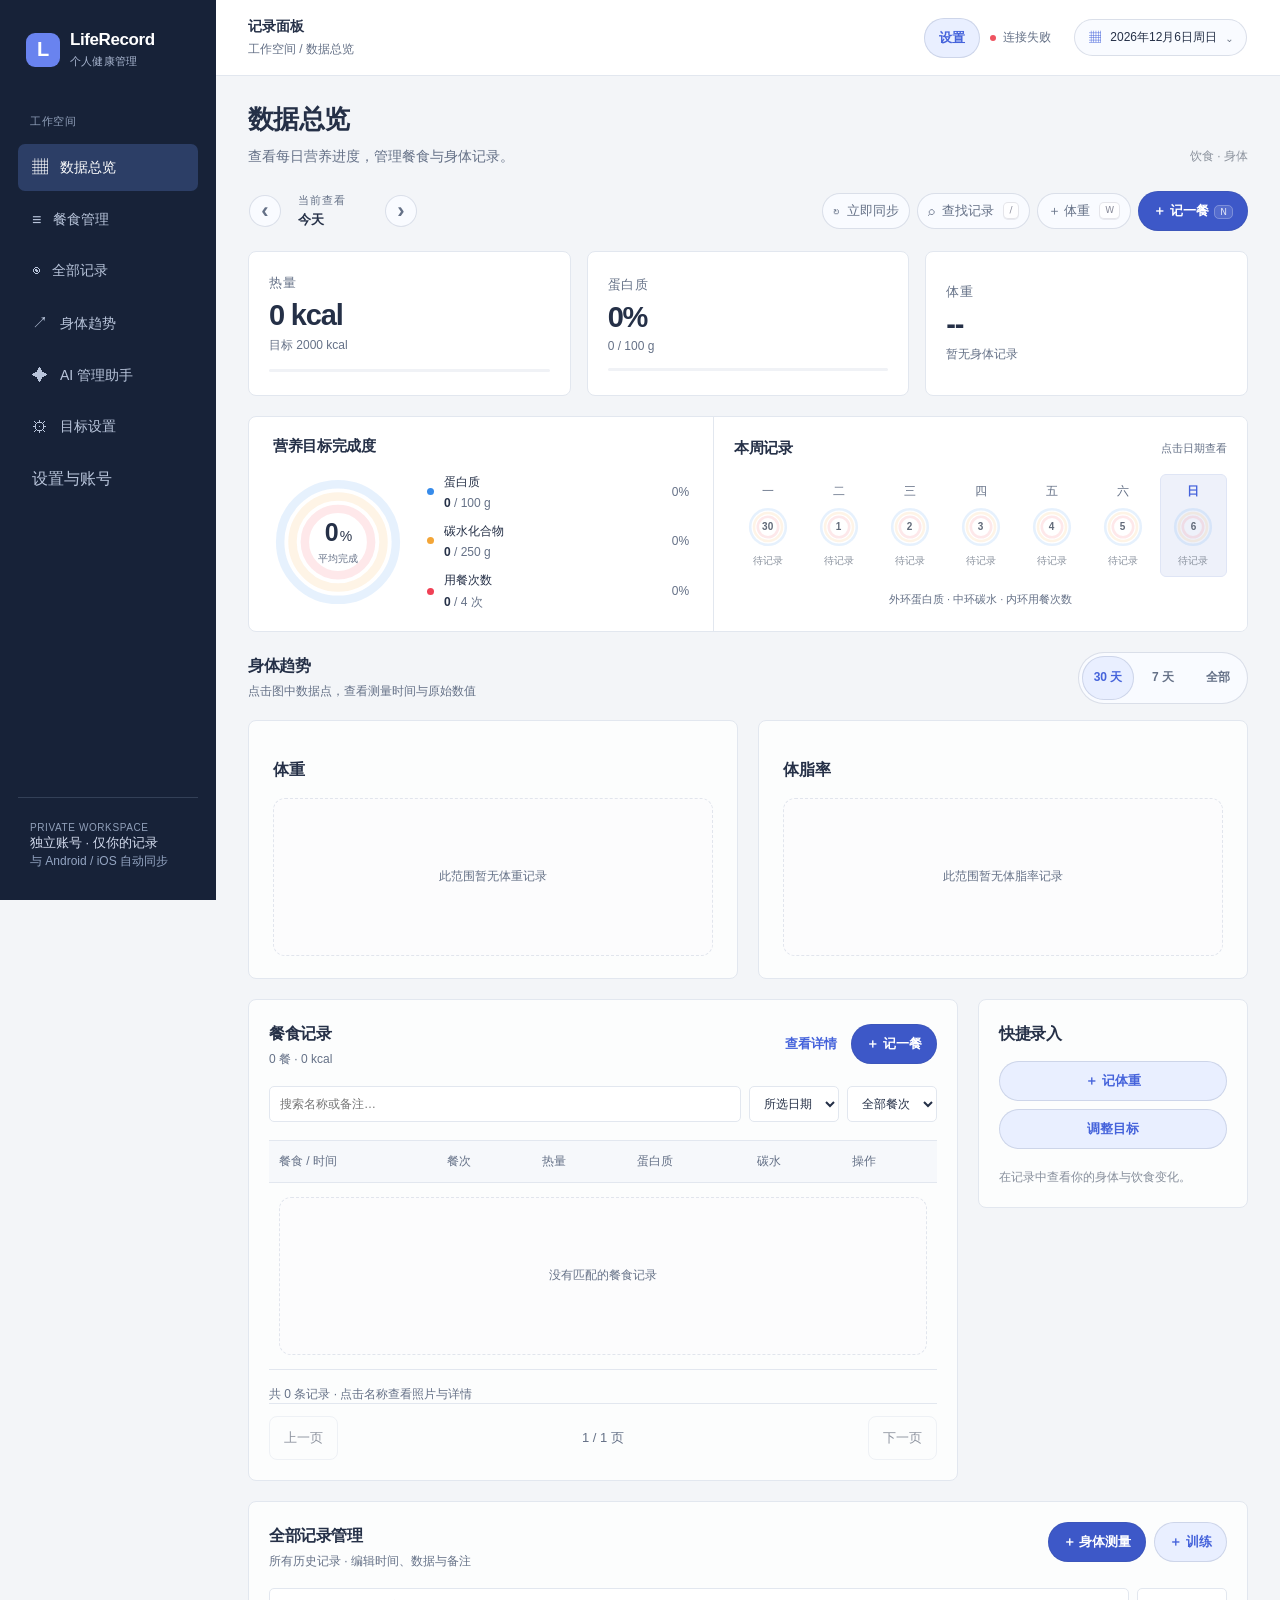
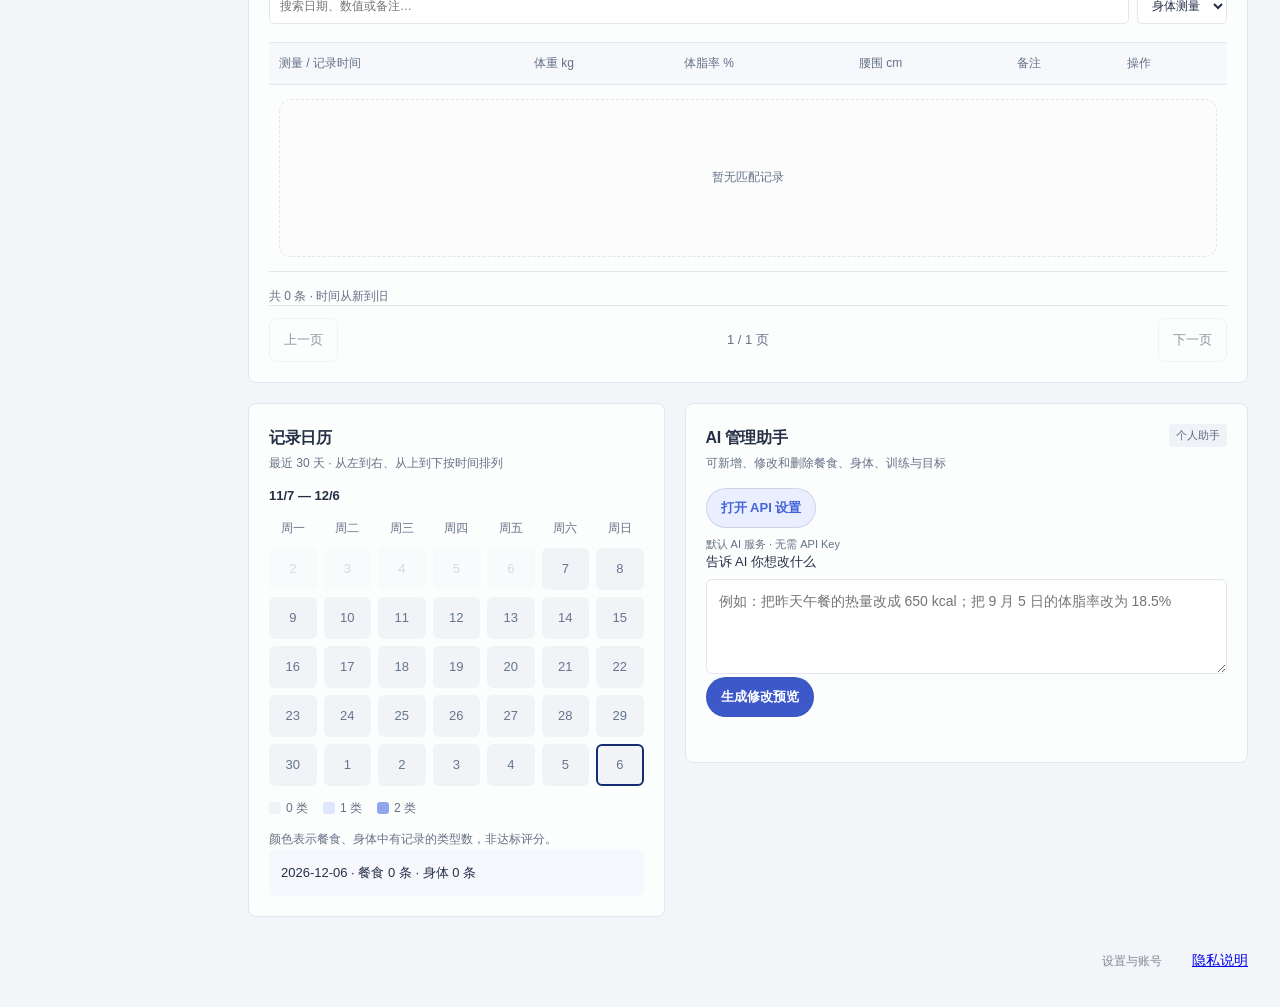
==== commit f984dd9d: "保存网页多 API Key 并整理 Android beta.13 发布入口" ====
--- a/Web/index.html
+++ b/Web/index.html
@@ -6,7 +6,8 @@
   <meta name="theme-color" content="#f6f7f9">
   <meta name="description" content="LifeRecord 与 Android、iOS 双向同步的饮食、营养与身体记录页面。">
   <title>LifeRecord · 今日记录</title>
-  <link rel="stylesheet" href="styles.css?v=20261013-default1">
+  <link rel="stylesheet" href="styles.css?v=20261107-glass">
+  <link rel="stylesheet" href="glass-controls.css?v=20261107-glass">
 </head>
 <body>
   <div class="ambient ambient-a"></div>
@@ -71,7 +72,15 @@
     </section>
 
     <section class="trends-section" id="bodyTrends">
-      <div class="section-heading"><div><h2>身体趋势</h2><p class="section-subtitle">点击图中数据点，查看测量时间与原始数值</p></div><select id="trendRange" aria-label="趋势范围"><option value="30">最近 30 天</option><option value="7">最近 7 天</option><option value="all">全部记录</option></select></div>
+      <div class="section-heading">
+        <div><h2>身体趋势</h2><p class="section-subtitle">点击图中数据点，查看测量时间与原始数值</p></div>
+        <fieldset id="trendRange" class="glass-segments">
+          <legend class="sr-only">趋势范围</legend>
+          <label class="glass-segment"><input type="radio" name="trendRange" value="30" checked><span>30 天</span></label>
+          <label class="glass-segment"><input type="radio" name="trendRange" value="7"><span>7 天</span></label>
+          <label class="glass-segment"><input type="radio" name="trendRange" value="all"><span>全部</span></label>
+        </fieldset>
+      </div>
       <div class="trend-grid"><article class="card trend-card" id="webWeightChart"></article><article class="card trend-card" id="webFatChart"></article></div>
     </section>
     <section class="home-grid">
@@ -117,7 +126,7 @@
   <dialog id="settingsDialog" class="modal settings-modal" aria-labelledby="settingsTitle">
     <div class="modal-sheet">
       <div class="modal-top"><h2 id="settingsTitle">设置与账号</h2><button type="button" class="icon-button" data-close="settingsDialog" aria-label="关闭设置">×</button></div>
-      <section class="settings-section"><h3>AI 服务</h3><p id="aiCustomIntro" class="upload-hint">兼容 Chat Completions。配置保存在本浏览器，密钥仅在当前页面内存中使用。</p>
+      <section class="settings-section"><h3>AI 服务</h3><p id="aiCustomIntro" class="upload-hint">兼容 Chat Completions。配置与 API Key 保存在本浏览器，刷新后可继续使用；退出账号时清除 Key。可将不同 Key 另存为多个命名配置。</p>
         <p id="aiDefaultNotice" hidden>使用默认 AI 服务无需填写 API Key。请求和相关健康记录由云端处理；使用你的独立账号额度，也可切换到自己的接口。</p>
         <div class="form-grid"><label>服务商<select id="aiProvider"><option value="default">默认 AI 服务</option><option value="deepseek">DeepSeek</option><option value="glm">智谱 GLM</option><option value="custom">自定义兼容接口</option></select></label><label>模型<input id="aiModel" placeholder="填写模型名称" maxlength="200"></label></div>
         <div class="form-grid"><label>已保存的接口<select id="aiSavedProfile"><option value="">选择配置</option></select></label><label>配置名称<input id="aiProfileName" maxlength="60" placeholder="例如：我的视觉接口"></label></div>
@@ -125,13 +134,23 @@
         <label id="aiEndpointLabel">完整 API 地址<input id="aiEndpoint" type="url" placeholder="https://api.example.com/v1/chat/completions" autocomplete="off"></label>
         <div class="form-grid"><label>认证方式<select id="aiAuthMode"><option value="bearer">Bearer</option><option value="api-key">api-key</option><option value="custom">自定义认证头</option></select></label><label id="aiHeaderLabel">认证头名称<input id="aiAuthHeader" placeholder="例如 X-API-Key" autocomplete="off"></label></div>
         <label>API Key<input id="aiKey" type="password" autocomplete="off" placeholder="测试者填写自己的密钥"></label>
-        <div class="form-grid"><label>最大输出 Token<input id="aiMaxTokens" type="number" min="256" max="65536" step="1" value="6000"></label><label>Token 参数<select id="aiTokenField"><option value="max_tokens">max_tokens</option><option value="max_completion_tokens">max_completion_tokens</option></select></label><label>Temperature<input id="aiTemperature" type="number" min="0" max="2" step="0.1" value="0.1"></label></div>
-        <label class="checkbox-label"><input id="aiSendTemperature" type="checkbox" checked>发送 Temperature</label><label class="checkbox-label"><input id="aiJSONMode" type="checkbox">要求 JSON 格式（服务商须支持）</label>
+        <button type="button" id="aiClearKeys" class="text-button">清除本浏览器全部 API Key</button>
+        <div class="form-grid"><label>最大输出 Token<input id="aiMaxTokens" type="number" min="256" max="65536" step="1" value="6000"></label><label>Token 参数<select id="aiTokenField"><option value="max_tokens">max_tokens</option><option value="max_completion_tokens">max_completion_tokens</option></select></label></div>
+        <div class="temperature-control">
+          <label>Temperature<input id="aiTemperature" type="number" min="0" max="2" step="0.1" value="0.1"></label>
+          <div class="glass-slider">
+            <input id="aiTemperatureSlider" class="glass-range" type="range" min="0" max="2" step="any" value="0.1" aria-label="Temperature 滑杆">
+          </div>
+        </div>
+        <label class="glass-switch"><input id="aiSendTemperature" type="checkbox" role="switch" checked><span class="glass-switch-track" aria-hidden="true"></span><span>发送 Temperature</span></label>
+        <label class="glass-switch"><input id="aiJSONMode" type="checkbox" role="switch"><span class="glass-switch-track" aria-hidden="true"></span><span>要求 JSON 格式（服务商须支持）</span></label>
         <label>额外请求参数 JSON<textarea id="aiExtraParams" rows="3" maxlength="16000" placeholder='例如 {"top_p":0.9}'>{}</textarea></label><p id="aiCustomHint" class="upload-hint">不要在额外参数中填写密钥。自定义地址仅支持公网 HTTPS 443 端口，不跟随重定向。AI 将使用当前账号的同步记录生成修改预览。</p>
         <button id="aiCheckConfig" class="secondary-button" type="button">检查地址与参数</button><p id="aiConfigStatus" role="status"></p>
       </section>
-      <section class="settings-section"><h3>外观</h3><label>主题<select id="webTheme"><option value="system">跟随系统</option><option value="light">浅色</option><option value="dark">深色</option></select></label></section>
-      <section class="settings-section"><h3>数据与账号</h3><p class="upload-hint">每位测试者使用独立密钥；遗失密钥请联系向你发送邀请的组织者。</p><div class="settings-actions"><button class="secondary-button" id="exportButton" type="button">导出全部记录</button><button class="secondary-button" id="changeKeyButton" type="button">退出 / 更换账号</button><a href="privacy.html">隐私与测试说明</a></div></section>
+      <section class="settings-section"><h3>外观</h3><label>主题<select id="webTheme"><option value="system">跟随系统</option><option value="light">浅色</option><option value="dark">深色</option></select></label>
+        <label class="glass-switch"><input id="webGlassEffects" type="checkbox" role="switch" checked><span class="glass-switch-track" aria-hidden="true"></span><span>液态玻璃效果</span></label>
+      </section>
+      <section class="settings-section"><h3>数据与账号</h3><p class="upload-hint">用户可自行注册账号，无需分配同步密钥。已有密钥用户可以继续连接并设置账号密码。</p><div class="settings-actions"><button class="secondary-button" id="exportButton" type="button">导出全部记录</button><button class="secondary-button" id="accountPasswordButton" type="button">设置账号 / 修改密码</button><button class="secondary-button" id="changeKeyButton" type="button">退出 / 更换账号</button><a href="privacy.html">隐私与测试说明</a></div></section>
       <section class="settings-section danger-section"><h3>注销云端账号</h3><p class="upload-hint">撤销同步凭证并删除云端记录和照片。各设备本机数据及运维备份需要另行处理，请先导出记录。</p><button id="deleteAccountButton" class="delete-record" type="button">注销云端账号</button></section>
       <button class="primary-button submit-button" type="button" data-close="settingsDialog">完成</button>
     </div>
@@ -148,12 +167,29 @@
 
   <dialog id="authDialog" class="modal auth-modal">
     <form id="authForm" class="modal-sheet">
-      <div class="auth-mark">L</div><span class="eyebrow">USER SYNC</span><h2>连接你的 LifeRecord</h2>
-      <p class="auth-copy">每位测试者使用自己的独立同步密钥。在 Android / iOS 的跨设备同步设置中填写相同密钥。请向测试组织者领取，勿使用他人的私人密钥。</p>
-      <label>同步密钥<input name="token" type="password" autocomplete="current-password" required placeholder="粘贴自己的独立同步密钥"></label>
-      <p class="auth-copy"><a href="downloads/LifeRecord-1.4.0-beta.apk" download>下载安卓测试版</a> · <a href="privacy.html">隐私与测试说明</a></p>
-      <p class="form-error" id="authError"></p>
-      <button class="primary-button submit-button" type="submit">安全连接</button>
+      <div class="auth-mark">L</div><span class="eyebrow">LIFERECORD ACCOUNT</span><h2 id="authTitle">欢迎回来</h2>
+      <p class="auth-copy">自己注册账号，即可在设备间同步生活记录。无需邀请或管理员分配。</p>
+      <label>登录方式<select id="authMode"><option value="login">账号密码登录</option><option value="register">注册新账号</option><option value="key">同步密钥连接</option></select></label>
+      <label id="authTokenField" hidden>同步密钥<input name="token" type="password" autocomplete="off" placeholder="粘贴自己的独立同步密钥" maxlength="512"></label>
+      <label id="authUsernameField">账号<input name="username" autocomplete="username" autocapitalize="none" spellcheck="false" required minlength="3" maxlength="32" pattern="[a-zA-Z0-9][a-zA-Z0-9_.]{2,31}" placeholder="3–32 位字母、数字、下划线或点"></label>
+      <label id="authPasswordField">密码<input name="password" type="password" autocomplete="current-password" required maxlength="128"></label>
+      <label id="authConfirmationField" hidden>确认密码<input name="confirmation" type="password" autocomplete="new-password" maxlength="128"></label>
+      <p class="auth-copy"><a href="downloads/LifeRecord-Android-1.4.0-beta.12.apk" download>下载安卓测试版</a> · <a href="privacy.html">隐私与测试说明</a></p>
+      <p class="form-error" id="authError" role="status"></p>
+      <button class="primary-button submit-button" id="authSubmit" type="submit">登录并同步</button>
+    </form>
+  </dialog>
+
+  <dialog id="accountPasswordDialog" class="modal auth-modal" aria-labelledby="accountPasswordTitle">
+    <form id="accountPasswordForm" class="modal-sheet">
+      <div class="modal-top"><h2 id="accountPasswordTitle">账号与密码</h2><button type="button" class="icon-button" data-close="accountPasswordDialog" aria-label="关闭">×</button></div>
+      <p class="auth-copy">设置后可在安卓或网页使用账号密码登录。修改密码会让其他设备的登录会话失效，原同步密钥仍可使用。</p>
+      <label>账号<input id="accountUsername" name="username" autocomplete="username" autocapitalize="none" spellcheck="false" required minlength="3" maxlength="32" pattern="[a-zA-Z0-9][a-zA-Z0-9_.]{2,31}"></label>
+      <label id="accountCurrentField">当前密码<input id="accountCurrentPassword" name="currentPassword" type="password" autocomplete="current-password" maxlength="128"></label>
+      <label>新密码<input name="password" type="password" autocomplete="new-password" required minlength="10" maxlength="128"></label>
+      <label>确认新密码<input name="confirmation" type="password" autocomplete="new-password" required minlength="10" maxlength="128"></label>
+      <p id="accountPasswordError" class="form-error" role="status"></p>
+      <button class="primary-button submit-button" type="submit">保存账号密码</button>
     </form>
   </dialog>
 
@@ -222,9 +258,10 @@
     </div>
   </dialog>
   <div class="toast" id="toast" role="status" aria-live="polite"></div>
-  <script src="app.js?v=20261013-default1"></script>
-  <script src="admin.js?v=20261013-default1"></script>
-  <script src="settings.js?v=20261013-default1"></script>
-  <script src="workouts.js?v=20261013-default1"></script>
+  <script src="app.js?v=20261107-beta12"></script>
+  <script src="admin.js?v=20261107-glass"></script>
+  <script src="settings.js?v=20261112-api-keys"></script>
+  <script src="glass-controls.js?v=20261107-glass"></script>
+  <script src="workouts.js?v=20261107-beta12"></script>
 </body>
 </html>
--- a/Web/styles.css
+++ b/Web/styles.css
@@ -511,7 +511,6 @@
 .chart-inspector strong { display: block; font-size: 13px; margin-bottom: 5px; }
 .chart-inspector span, .chart-inspector small { display: block; font-size: 12px; color: var(--muted); line-height: 1.6; overflow-wrap: anywhere; }
 .chart-note { font-size: 12px; color: var(--muted); margin: 12px 0 0; line-height: 1.7; }
-#trendRange { padding: 8px 12px; border: 1px solid var(--line); background: white; border-radius: 6px; font-size: 13px; }
 .admin-section { order: 6; margin-top: 20px; }
 .workspace-grid { order: 7; margin-top: 20px; align-items: start; grid-template-columns: minmax(300px,.85fr) minmax(0,1.15fr); }
 .workspace-grid > * { min-width: 0; }
@@ -576,8 +575,6 @@
 .settings-section .actions button:disabled { opacity: .45; cursor: default; }
 .settings-actions { display: grid; gap: 10px; }
 .settings-actions button, .danger-section button { min-height: 44px; text-align: left; }
-.settings-section .checkbox-label { display: flex; align-items: center; gap: 10px; min-height: 44px; }
-.settings-section .checkbox-label input { width: 20px; height: 20px; }
 .danger-section h3 { color: #bb344b; }
 .pagination { display: flex; justify-content: space-between; align-items: center; gap: 12px; padding-top: 12px; border-top: 1px solid var(--line); font-size: 13px; color: var(--muted); }
 .pagination button { min-height: 44px; border: 1px solid var(--line); border-radius: 8px; padding: 8px 14px; background: transparent; color: var(--text); }
@@ -618,7 +615,6 @@
 :root[data-mode="dark"] kbd {background:#252a36;color:#b2bdd1;border-color:#46516b;}
 :root[data-mode="dark"] .kind-badge {background:#283355;color:#c0ccef;}
 
-:root[data-mode="dark"] #trendRange {background:#252a36;color:var(--text);border-color:var(--line);}
 :root[data-mode="dark"] .primary-button {background:#465ed1;color:white;}
 :root[data-mode="dark"] .record-day.selected {border-color:var(--accent);}
 :root[data-mode="dark"] .danger-section :is(h3,button) { color: #ff9caf; }
--- a/Web/glass-controls.css
+++ b/Web/glass-controls.css
@@ -0,0 +1,306 @@
+:root {
+  --glass-curve: cubic-bezier(.23, 1, .32, 1);
+  --glass-down: 175ms;
+  --glass-up: 250ms;
+  --glass-press-filter: blur(1.5px) saturate(125%);
+  --glass-glint: rgba(255, 255, 255, .58);
+  --glass-pressed-rim: inset 0 1px 1px rgba(255, 255, 255, .48), inset 0 -1px 1px rgba(37, 62, 122, .16), 0 4px 10px rgba(37, 62, 122, .12);
+  --glass-button-scale: scale(1.045, .94);
+  --glass-switch-scale: scale(1.18, .94);
+  --glass-slider-rest: scale(1.14, .72);
+  --glass-slider-down: scale(1.58, 1.04);
+  --glass-neutral: #f9fbff;
+  --glass-soft: #e9efff;
+  --glass-neutral-hover: #edf2fc;
+  --glass-primary: #3d58c8;
+  --glass-primary-hover: #344db7;
+  --glass-rail: #ccd6ea;
+  --glass-rail-on: #4563db;
+  --glass-thumb: #fbfdff;
+  --glass-thumb-clear: rgba(244, 250, 255, .28);
+  --glass-rim: rgba(55, 75, 119, .16);
+}
+
+:root[data-mode="dark"] {
+  --glass-glint: rgba(202, 219, 255, .26);
+  --glass-pressed-rim: inset 0 1px 1px rgba(221, 231, 255, .28), inset 0 -1px 1px rgba(12, 17, 30, .34), 0 4px 10px rgba(0, 0, 0, .28);
+  --glass-neutral: #272e40;
+  --glass-soft: #303d61;
+  --glass-neutral-hover: #354467;
+  --glass-primary: #465ed1;
+  --glass-primary-hover: #3d55c3;
+  --glass-rail: #495670;
+  --glass-rail-on: #607bea;
+  --glass-thumb: #eef3ff;
+  --glass-thumb-clear: rgba(220, 234, 255, .26);
+  --glass-rim: rgba(184, 204, 255, .24);
+}
+
+/* Only the painted face moves. Text, focus outlines and hit areas stay fixed. */
+:root button:is(.primary-button, .secondary-button, .toolbar-button, .toolbar-icon, .date-button, .icon-button) {
+  position: relative;
+  isolation: isolate;
+  background: transparent;
+  border-color: transparent;
+  box-shadow: none;
+  border-radius: 999px;
+  transform: none;
+  --glass-button-fill: var(--glass-neutral);
+}
+
+:root button.primary-button { --glass-button-fill: var(--glass-primary); color: white; }
+:root button.secondary-button { --glass-button-fill: var(--glass-soft); }
+:root[data-mode="dark"] button:is(.primary-button, .secondary-button, .toolbar-button, .toolbar-icon, .date-button, .icon-button) {
+  background: transparent;
+  border-color: transparent;
+}
+
+:is(.primary-button, .secondary-button, .toolbar-button, .toolbar-icon, .date-button, .icon-button)::before,
+.glass-segment > span::before {
+  content: "";
+  position: absolute;
+  inset: 0;
+  z-index: -1;
+  pointer-events: none;
+  border-radius: inherit;
+  background-color: var(--glass-button-fill);
+  box-shadow: inset 0 0 0 1px var(--glass-rim);
+  transition: transform var(--glass-up) var(--glass-curve), box-shadow var(--glass-up) var(--glass-curve), background-color var(--glass-up) var(--glass-curve);
+}
+
+@media (hover: hover) {
+  :root button.primary-button:hover:not(:disabled) { --glass-button-fill: var(--glass-primary-hover); }
+  button:is(.secondary-button, .toolbar-button, .toolbar-icon, .date-button, .icon-button):hover:not(:disabled) { --glass-button-fill: var(--glass-neutral-hover); }
+  .glass-segment:hover { --glass-button-fill: var(--glass-neutral-hover); }
+}
+
+button:is(.primary-button, .secondary-button, .toolbar-button, .toolbar-icon, .date-button, .icon-button)[data-pressed]:not(:disabled)::before,
+.glass-segment[data-pressed] > span::before {
+  transform: var(--glass-button-scale);
+  background-image: linear-gradient(155deg, var(--glass-glint), transparent 56%);
+  box-shadow: var(--glass-pressed-rim);
+  transition-duration: var(--glass-down);
+}
+
+.trends-section > .section-heading { flex-wrap: wrap; }
+.glass-segments {
+  display: flex;
+  gap: 3px;
+  min-width: 0;
+  margin: 0;
+  padding: 3px;
+  border: 1px solid var(--glass-rim);
+  border-radius: 999px;
+  background: var(--glass-neutral);
+}
+.glass-segment { position: relative; cursor: pointer; --glass-button-fill: transparent; }
+.glass-segment > span {
+  position: relative;
+  isolation: isolate;
+  display: grid;
+  place-items: center;
+  min-width: 52px;
+  min-height: 44px;
+  padding-inline: 11px;
+  border-radius: 999px;
+  color: var(--muted);
+  font-size: 12px;
+  font-weight: 650;
+  white-space: nowrap;
+  pointer-events: none;
+}
+.glass-segment > span::before { box-shadow: none; }
+.glass-segment > input:checked + span {
+  --glass-button-fill: var(--glass-soft);
+  color: var(--accent);
+}
+.glass-segment > input:checked + span::before { box-shadow: inset 0 0 0 1px var(--glass-rim); }
+
+.glass-segment > input,
+.settings-section .glass-switch > input {
+  position: absolute;
+  inset: 0;
+  width: 100%;
+  height: 100%;
+  margin: 0;
+  opacity: 0;
+  cursor: inherit;
+}
+.glass-segment > input:focus-visible + span,
+.glass-switch > input:focus-visible + .glass-switch-track {
+  outline: 3px solid #7489ed;
+  outline-offset: 2px;
+}
+
+.settings-section .glass-switch {
+  position: relative;
+  display: flex;
+  align-items: center;
+  gap: 11px;
+  min-height: 44px;
+  cursor: pointer;
+}
+.glass-switch-track {
+  position: relative;
+  flex: 0 0 46px;
+  height: 27px;
+  border-radius: 999px;
+  background: var(--glass-rail);
+  box-shadow: inset 0 0 0 1px var(--glass-rim);
+  transition: background-color var(--glass-up) var(--glass-curve);
+  --switch-offset: 0px;
+  --switch-scale: scale(1);
+}
+.glass-switch > span { pointer-events: none; }
+.glass-switch > input:checked + .glass-switch-track {
+  background: var(--glass-rail-on);
+  --switch-offset: 19px;
+}
+.glass-switch-track::before {
+  content: "";
+  position: absolute;
+  inset: 3px auto auto 3px;
+  width: 21px;
+  height: 21px;
+  border-radius: 50%;
+  background-color: var(--glass-thumb);
+  box-shadow: inset 0 0 0 1px var(--glass-rim), 0 1px 3px rgba(16, 31, 64, .24);
+  transform: translateX(var(--switch-offset)) var(--switch-scale);
+  transition: transform var(--glass-up) var(--glass-curve), background-color var(--glass-up) var(--glass-curve);
+}
+.glass-switch[data-pressed] .glass-switch-track::before {
+  --switch-scale: var(--glass-switch-scale);
+  background-color: var(--glass-thumb-clear);
+  background-image: linear-gradient(155deg, var(--glass-glint), transparent 60%);
+  box-shadow: var(--glass-pressed-rim);
+  backdrop-filter: var(--glass-press-filter);
+  transition-duration: var(--glass-down);
+}
+.glass-switch:has(input:disabled) { opacity: .5; cursor: default; }
+
+.temperature-control {
+  display: grid;
+  grid-template-columns: 94px minmax(0, 1fr);
+  align-items: end;
+  gap: 16px;
+}
+.glass-slider {
+  position: relative;
+  display: flex;
+  align-items: center;
+  min-width: 0;
+  margin-bottom: 1px;
+  --thumb-size: 32px;
+  --track-height: 6px;
+  --thumb-scale: var(--glass-slider-rest);
+  --thumb-color: var(--glass-thumb);
+  --thumb-glint: transparent;
+  --thumb-filter: none;
+  --thumb-rim: inset 0 0 0 1px var(--glass-rim), 0 2px 6px rgba(16, 31, 64, .18);
+  --thumb-duration: var(--glass-up);
+}
+.glass-slider[data-pressed] {
+  --thumb-scale: var(--glass-slider-down);
+  --thumb-color: var(--glass-thumb-clear);
+  --thumb-glint: var(--glass-glint);
+  --thumb-filter: var(--glass-press-filter);
+  --thumb-rim: var(--glass-pressed-rim);
+  --thumb-duration: var(--glass-down);
+}
+.glass-slider::before {
+  content: "";
+  position: absolute;
+  inset-inline: calc(var(--thumb-size) / 2);
+  height: var(--track-height);
+  border-radius: 999px;
+  background: linear-gradient(to right, var(--glass-rail-on) var(--slider-progress, 5%), var(--glass-rail) var(--slider-progress, 5%));
+  pointer-events: none;
+}
+.settings-section .glass-slider > .glass-range {
+  appearance: none;
+  position: relative;
+  width: 100%;
+  height: 44px;
+  margin: 0;
+  padding: 0;
+  border: 0;
+  border-radius: 999px;
+  background: transparent;
+  cursor: grab;
+  touch-action: pan-y;
+}
+.settings-section .glass-range:disabled { cursor: default; }
+.settings-section .glass-slider[data-pressed] > .glass-range { cursor: grabbing; }
+.glass-slider:has(.glass-range:disabled) { opacity: .5; }
+.glass-range::-webkit-slider-runnable-track { height: var(--track-height); background: transparent; }
+.glass-range::-moz-range-track { height: var(--track-height); background: transparent; }
+.glass-range::-webkit-slider-thumb {
+  appearance: none;
+  width: var(--thumb-size);
+  height: var(--thumb-size);
+  margin-top: calc((var(--track-height) - var(--thumb-size)) / 2);
+  border: 0;
+  border-radius: 10px;
+  background: linear-gradient(155deg, var(--thumb-glint), transparent 60%), var(--thumb-color);
+  box-shadow: var(--thumb-rim);
+  backdrop-filter: var(--thumb-filter);
+  transform: var(--thumb-scale);
+  transition: transform var(--thumb-duration) var(--glass-curve), background-color var(--thumb-duration) var(--glass-curve);
+}
+.glass-range::-moz-range-thumb {
+  width: var(--thumb-size);
+  height: var(--thumb-size);
+  border: 0;
+  border-radius: 10px;
+  background: linear-gradient(155deg, var(--thumb-glint), transparent 60%), var(--thumb-color);
+  box-shadow: var(--thumb-rim);
+  backdrop-filter: var(--thumb-filter);
+  transform: var(--thumb-scale);
+  transition: transform var(--thumb-duration) var(--glass-curve), background-color var(--thumb-duration) var(--glass-curve);
+}
+
+:root[data-glass="off"] {
+  --glass-button-scale: scale(1);
+  --glass-switch-scale: scale(1);
+  --glass-slider-down: var(--glass-slider-rest);
+  --glass-press-filter: none;
+  --glass-thumb-clear: var(--glass-thumb);
+  --glass-glint: transparent;
+  --glass-pressed-rim: inset 0 0 0 2px var(--glass-rail-on);
+}
+@media (prefers-reduced-motion: reduce) {
+  :root {
+    --glass-down: 0ms;
+    --glass-up: 0ms;
+    --glass-button-scale: scale(1);
+    --glass-switch-scale: scale(1);
+    --glass-slider-down: var(--glass-slider-rest);
+  }
+}
+@media (prefers-reduced-transparency: reduce), (prefers-contrast: more), (forced-colors: active) {
+  :root, :root[data-mode="dark"] {
+    --glass-press-filter: none;
+    --glass-thumb-clear: var(--glass-thumb);
+    --glass-glint: transparent;
+    --glass-pressed-rim: inset 0 0 0 2px var(--glass-rail-on);
+  }
+}
+@media (forced-colors: active) {
+  :root, :root[data-mode="dark"] {
+    --glass-neutral: ButtonFace;
+    --glass-soft: Highlight;
+    --glass-primary: Highlight;
+    --glass-primary-hover: Highlight;
+    --glass-neutral-hover: ButtonFace;
+    --glass-rail: Canvas;
+    --glass-rail-on: Highlight;
+    --glass-thumb: ButtonText;
+    --glass-rim: ButtonText;
+  }
+  .glass-segments, .glass-slider, .glass-switch-track { forced-color-adjust: none; }
+  .glass-segment > input:checked + span { color: HighlightText; }
+  .glass-segment > span { color: ButtonText; }
+  .glass-segment > input:focus-visible + span,
+  .glass-switch > input:focus-visible + .glass-switch-track,
+  .glass-range:focus-visible { outline-color: Highlight; }
+}
